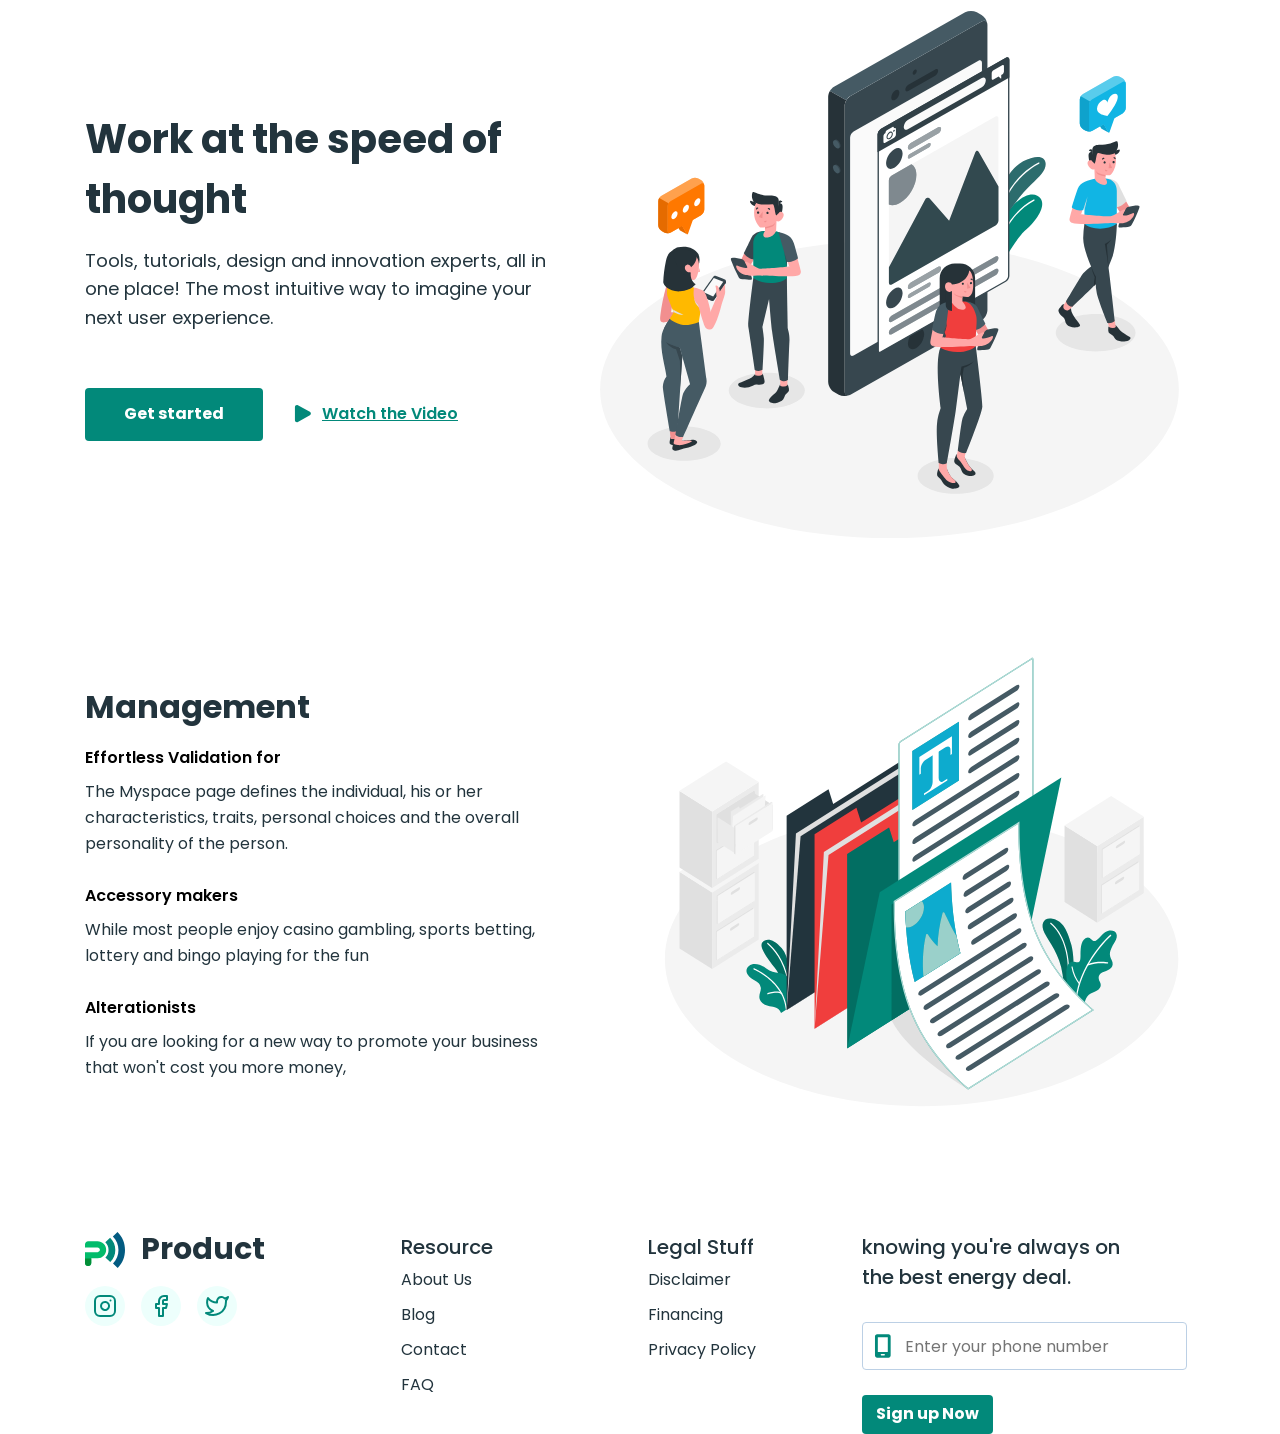
==== index.html @ 29f36166 "made mobile for you and management sections" ====
<!doctype html>
<html lang="en">
  <head>
    <meta charset="UTF-8" />
    <meta name="viewport" content="width=device-width, initial-scale=1.0" />
    <title>Business promotion</title>
    <link rel="preconnect" href="https://fonts.googleapis.com" />
    <link rel="preconnect" href="https://fonts.gstatic.com" crossorigin />
    <link
      href="https://fonts.googleapis.com/css2?family=Poppins:wght@400;500;600;700;800&display=swap"
      rel="stylesheet"
    />
    <link
      href="https://fonts.googleapis.com/css2?family=Inter:ital,opsz,wght@0,14..32,700;1,14..32,700&display=swap"
      rel="stylesheet"
    />
    <link
      href="https://fonts.googleapis.com/css2?family=Inter:ital,opsz,wght@0,14..32,700;1,14..32,700&family=Montserrat:ital,wght@0,100..900;1,100..900&display=swap"
      rel="stylesheet"
    />
    <link
      rel="stylesheet"
      href="https://cdnjs.cloudflare.com/ajax/libs/modern-normalize/3.0.1/modern-normalize.min.css"
      integrity="sha512-q6WgHqiHlKyOqslT/lgBgodhd03Wp4BEqKeW6nNtlOY4quzyG3VoQKFrieaCeSnuVseNKRGpGeDU3qPmabCANg=="
      crossorigin="anonymous"
      referrerpolicy="no-referrer"
    />
    <link rel="stylesheet" href="./css/styles.css" />
  </head>
  <body>
    <!-- <header>
      <div class="container header-container">
        <a href="./index.html" class="product-logo">
          <svg class="" width="40" height="36">
            <use href="./images/sprite.svg#icon-product-logo"></use>
          </svg>
          Product
        </a>

        <ul class="header-nav-list">
          <li><a href="./index.html">Product</a></li>
          <li><a href="./pricing.html">Pricing</a></li>
          <li><a href="./customers.html">Customers</a></li>
          <li><a href="">Resources</a></li>
        </ul>

        <ul class="header-btn">
          <li>
            <button type="button" class="btn btn-signin-header">Sign In</button>
          </li>
          <li>
            <button type="button" class="btn btn-signup-header">Sign Up</button>
          </li>
        </ul>
      </div>
    </header> -->

    <main>
      <!-- #region SECTION HERO -->
      <section class="section section-hero">
        <div class="container hero-container">
          <div class="hero-interactive">
            <h1 class="title title-hero">Work at the speed of thought</h1>
            <p class="text text-hero">
              Tools, tutorials, design and innovation experts, all in one place!
              The most intuitive way to imagine your next user experience.
            </p>
            <div class="hero-btn-link">
              <button type="button" class="btn btn-getstart">
                Get started
              </button>
              <a
                href="https://www.youtube.com/watch?v=y0sF5xhGreA"
                class="link-watchtvid"
                ><svg class="" width="20" height="18">
                  <use href="./images/sprite.svg#icon-watch"></use>
                </svg>
                Watch the Video</a
              >
            </div>
          </div>
          <svg class="hero-img" width="610" height="550">
            <use href="./images/sprite.svg#icon-hero-img"></use>
          </svg>
        </div>
      </section>

      <!-- #endregion SECTION HERO -->

      <!-- #region For You -->
      <!-- <section>
        <div class="container for-you-continer">
          <h2 class="section-title title-for-you">
            Product was Built Specifically for You
          </h2>

          <ul class="features">
            <li>
              <svg class="" width="54" height="54">
                <use href="./images/sprite.svg#icon-advantage-1"></use>
              </svg>

              <h3 class="title title-of-feature">First click tests</h3>
              <p class="text text-of-feature">
                While most people enjoy casino gambling,
              </p>
            </li>
            <li>
              <svg class="" width="54" height="54">
                <use href="./images/sprite.svg#icon-advantage-2"></use>
              </svg>

              <h3 class="title title-of-feature">Design surveys</h3>
              <p class="text text-of-feature">
                Sports betting, lottery and bingo playing for the fun
              </p>
            </li>
            <li>
              <svg class="" width="54" height="54">
                <use href="./images/sprite.svg#icon-advantage-3"></use>
              </svg>

              <h3 class="title title-of-feature">Preference tests</h3>
              <p class="text text-of-feature">
                The Myspace page defines the individual.
              </p>
            </li>
            <li>
              <svg class="" width="54" height="54">
                <use href="./images/sprite.svg#icon-advantage-4"></use>
              </svg>

              <h3 class="title title-of-feature">Five second tests</h3>
              <p class="text text-of-feature">
                Personal choices and the overall personality of the person.
              </p>
            </li>
          </ul>
          <button type="button" class="btn btn-signup-foryou">
            sign up now
          </button>
        </div>
      </section> -->

      <!-- #endregion For You -->

      <!-- #region Management -->

      <section class="management-section">
        <div class="container management-container">
          <div class="left-side-management">
            <h2 class="title title-management">Management</h2>
            <ul>
              <li>
                <h3 class="subtitle sbtitle-management">
                  Effortless Validation for
                </h3>
                <p class="text text-management">
                  The Myspace page defines the individual, his or her<br />
                  characteristics, traits, personal choices and the overall<br />
                  personality of the person.
                </p>
              </li>
              <li>
                <h3 class="subtitle sbtitle-management">Accessory makers</h3>
                <p class="text text-management">
                  While most people enjoy casino gambling, sports betting,<br />
                  lottery and bingo playing for the fun
                </p>
              </li>
              <li>
                <h3 class="subtitle sbtitle-management">Alterationists</h3>
                <p class="text text-management">
                  If you are looking for a new way to promote your business<br />
                  that won't cost you more money,
                </p>
              </li>
            </ul>
          </div>

          <svg class="" width="540" height="500">
            <use href="./images/sprite.svg#management-img"></use>
          </svg>
        </div>
      </section>

      <!-- #endregion Management -->

      <!-- #region Customer Support -->
      <!-- <section class="customer-support">
        <div class="container customer-container">
          <div class="right-side-support">
            <p class="text text-support">Easier decision making for</p>
            <h2 class="title title-support">Customer Support</h2>
            <p class="text scnd-text-support">
              The Myspace page defines the individual, his or her
              characteristics, traits, personal choices and the overall
              personality of the person.
            </p>
            <ul>
              <li>
                <img
                  src="./images/checkmark-yellow.svg"
                  alt="checkmark-yellow"
                  width="35"
                  height="35"
                />
                <p class="text point-text-support">
                  Never worry about overpaying for your energy again.
                </p>
              </li>
              <li>
                <img
                  src="./images/checkmark-red.svg"
                  alt="checkmark-red"
                  width="35"
                  height="35"
                />
                <p class="text point-text-support">
                  We will only switch you to energy companies that we trust and
                  will treat you right
                </p>
              </li>
              <li>
                <img
                  src="./images/checkmark-blue.svg"
                  alt="checkmark-blue"
                  width="35"
                  height="35"
                />
                <p class="text point-text-support">
                  We track the markets daily and know where the savings are.
                </p>
              </li>
            </ul>
          </div>
          <svg class="hero-img" width="540" height="500">
            <use href="./images/sprite.svg#customer-support"></use>
          </svg>
        </div>

        <div class="box-customer"></div>
      </section> -->

      <!-- #endregion Support -->

      <!-- #region Collaborative -->
      <!-- <section class="collaborative-section">
        <div class="container collaborative-container">
          <div class="left-side-collaborative">
            <p class="text text-collaborative">Optimisation for</p>
            <h3 class="title title-collaborative">Collaborative</h3>
            <p class="text scnd-text-collaborative">
              Few would argue that, despite the advancements of feminism over
              the past three decades, women still face a double standard when it
              comes to their behavior.
            </p>
            <ul>
              <li>
                <h4 class="subtitle sbtitle-collaborative">Accessory makers</h4>
                <p class="text point-text-collaborative">
                  While most people enjoy casino gambling, sports betting,
                  lottery and bingo playing for the fun
                </p>
              </li>
              <li>
                <h4 class="subtitle sbtitle-collaborative">Alterationists</h4>
                <p class="text point-text-collaborative">
                  If you are looking for a new way to promote your business that
                  won't cost you more money,
                </p>
              </li>
            </ul>
          </div>

          <svg width="540" height="500">
            <use href="./images/big-sprite.svg#collaboration-img"></use>
          </svg>
        </div>
      </section> -->

      <!-- #endregion Collaborative -->

      <!-- #region Easy Process -->

      <!-- <section class="easy-process-sectoion">
        <div class="container ease-process-container">
          <h2 class="section-title title-easy-process">Quick & Easy Process</h2>
          <p class="text text-easy-process">
            Do you require some help for your project: Conception workshop,<br />
            prototyping, marketing strategy, landing page, Ux/UI?
          </p>
          <ul>
            <li>
              <div class="message">
                <p class="text item-text-process">
                  I can take care of your pitch
                </p>
                <svg width="281" height="50">
                  <use href="./images/sprite.svg#icon-cloud"></use>
                </svg>
              </div>
              <img
                src="./images/young-lady.jpg"
                alt="young lady"
                width="98"
                height="98"
              />
            </li>
            <li>
              <div class="message">
                <p class="text item-text-process">I can prototype your app</p>
                <svg width="281" height="50">
                  <use href="./images/sprite.svg#icon-cloud"></use>
                </svg>
              </div>
              <img
                src="./images/granny.jpg"
                alt="boy with a camera"
                width="98"
                height="98"
              />
            </li>
            <li>
              <div class="message">
                <p class="text item-text-process">
                  I can take care of your pitch
                </p>
                <svg width="281" height="50">
                  <use href="./images/sprite.svg#icon-cloud"></use>
                </svg>
              </div>
              <img
                src="./images/boy-camera.jpg"
                alt="old man"
                width="98"
                height="98"
              />
            </li>
            <li>
              <div class="message">
                <p class="text item-text-process">
                  I can take care of your pitch
                </p>
                <svg width="281" height="50">
                  <use href="./images/sprite.svg#icon-cloud"></use>
                </svg>
              </div>
              <img
                src="./images/old-man.jpg"
                alt="granny"
                width="98"
                height="98"
              />
            </li>
          </ul>
          <button type="button" class="btn btn-contact-expert">
            Contact our expert
          </button>
        </div>
      </section> -->

      <!-- #endregion Easy Process -->

      <!-- #region Strategies -->

      <!-- <section class="section section-strategies">
        <div class="container strategies-container">
          <h2 class="section-title title-strategies">Contents Strategies</h2>
          <p class="text text-strategies">
            We focus on ergonomics and meeting you where you <br />
            work. It's only a keystroke away.
          </p>
          <ul>
            <li>
              <img
                src="./images/papers-laptops.jpg"
                alt="working-process"
                width="350"
                height="185"
              />
              <p class="text point-text-strategies">
                By <span class="name-accent">Wahid Ari</span> | 03 March 2019
              </p>
              <h3 class="subtitle sbttitle-strategies">
                Increasing Prosperity With Positive Thinking
              </h3>
            </li>
            <li>
              <img
                src="./images/ink-people-buildings.jpg"
                alt="people-standing-in-front-of-the-window"
                width="350"
                height="185"
              />
              <p class="text point-text-strategies">
                By <span class="name-accent">Wahid Ari</span> | 03 March 2019
              </p>
              <h3 class="subtitle sbttitle-strategies">
                Motivation Is The First Step To Success
              </h3>
            </li>
            <li>
              <img
                src="./images/glass-buildings.jpg"
                alt="skyscrapers"
                width="350"
                height="185"
              />
              <p class="text point-text-strategies">
                By <span class="name-accent">Wahid Ari</span> | 03 March 2019
              </p>
              <h3 class="subtitle sbttitle-strategies">
                Success Steps For Your Personal Or Business
              </h3>
            </li>
          </ul>
        </div>
      </section> -->

      <!-- #endregion Strategies -->

      <!-- #region Price -->

      <!-- <section class="price-section">
        <div class="container price-container">
          <h2 class="section-title title-price">Price Table</h2>
          <p class="text text-price">We offer competitive price</p>

          <ul class="price-cards">
            <li class="price-card">
              <h3 class="title-card">Free</h3>
              <p class="text text-card">Brief price description</p>
              <div class="price-tag">
                <p class="price-number-card">0</p>
                <div class="right-side">
                  <p class="dollar-sign">&#36;</p>
                  <p class="month">Per / month</p>
                </div>
              </div>
              <ul class="explain-price-items">
                <li>Only 2 Operators</li>
                <li>Notifications</li>
                <li>Landing Pages</li>
              </ul>
              <button type="button" class="btn btn-price-order-now">
                Order Now
              </button>
            </li>
            <li class="price-card">
              <h3 class="title-card">Standard</h3>
              <p class="text text-card">Brief price description</p>
              <div class="price-tag">
                <p class="price-number-card">5</p>
                <div class="right-side">
                  <p class="dollar-sign">&#36;</p>
                  <p class="month">Per / month</p>
                </div>
              </div>
              <ul class="explain-price-items">
                <li>5+ Operators</li>
                <li>Notifications</li>
                <li>Landing Pages</li>
              </ul>
              <button type="button" class="btn btn-price-order-now">
                Order Now
              </button>
            </li>
            <li class="price-card">
              <h3 class="title-card">Premium</h3>
              <p class="text text-card">Brief price description</p>
              <div class="price-tag">
                <p class="price-number-card">10</p>
                <div class="right-side">
                  <p class="dollar-sign">&#36;</p>
                  <p class="month">Per / month</p>
                </div>
              </div>
              <ul class="explain-price-items">
                <li>10+ Operators</li>
                <li>Notifications</li>
                <li>Landing Pages</li>
              </ul>
              <button type="button" class="btn btn-price-order-now">
                Order Now
              </button>
            </li>
          </ul>
        </div>
      </section> -->

      <!-- #endregion Price -->

      <!-- #region Clients say -->
      <!-- <section class="section cliets-say-section">
        <div class="container clients-container">
          <h2 class="section-title title-cliets-say-sectoin">
            What Clients Say
          </h2>
          <p class="text text-cliets-say-section">
            Problems trying to resolve the conflict between <br />
            the two major realms of Classical physics: Newtonian mechanics
          </p>
          <ul class="user-cards">
            <li class="user-card">
              <ul class="stars">
                <li>
                  <svg class="star-icon" width="19" height="18">
                    <use href="./images/sprite.svg#star-icon"></use>
                  </svg>
                </li>
                <li>
                  <svg class="star-icon" width="19" height="18">
                    <use href="./images/sprite.svg#star-icon"></use>
                  </svg>
                </li>
                <li>
                  <svg class="star-icon" width="19" height="18">
                    <use href="./images/sprite.svg#star-icon"></use>
                  </svg>
                </li>
                <li>
                  <svg class="star-icon" width="19" height="18">
                    <use href="./images/sprite.svg#star-icon"></use>
                  </svg>
                </li>
                <li>
                  <svg class="star-icon" width="19" height="18">
                    <use href="./images/sprite.svg#icon-empty-star"></use>
                  </svg>
                </li>
              </ul>
              <p class="text-comment">
                Product helps you see how many more days you need to work to
                reach your financial goal.
              </p>
              <div class="commentator">
                <img
                  src="./images/young-girl.jpg"
                  alt="young girl"
                  height="50"
                  width="50"
                />
                <ul>
                  <li class="user-name">Wahid Ari</li>
                  <li class="profession">Designer</li>
                </ul>
              </div>
            </li>
            <li class="user-card">
              <ul>
                <li class="stars">
                  <svg class="star-icon" width="19" height="18">
                    <use href="./images/sprite.svg#star-icon"></use>
                  </svg>
                </li>
                <li>
                  <svg class="star-icon" width="19" height="18">
                    <use href="./images/sprite.svg#star-icon"></use>
                  </svg>
                </li>
                <li>
                  <svg class="star-icon" width="19" height="18">
                    <use href="./images/sprite.svg#star-icon"></use>
                  </svg>
                </li>
                <li>
                  <svg class="star-icon" width="19" height="18">
                    <use href="./images/sprite.svg#star-icon"></use>
                  </svg>
                </li>
                <li>
                  <svg class="star-icon" width="19" height="18">
                    <use href="./images/sprite.svg#icon-empty-star"></use>
                  </svg>
                </li>
              </ul>
              <p class="text-comment">
                Product helps you see how many more days you need to work to
                reach your financial goal.
              </p>
              <div class="commentator">
                <img
                  src="./images/young-boy.jpg"
                  alt="young boy"
                  height="50"
                  width="50"
                />
                <ul>
                  <li class="user-name">Wahid Ari</li>
                  <li class="profession">Designer</li>
                </ul>
              </div>
            </li>
            <li class="user-card">
              <ul>
                <li class="stars">
                  <svg class="star-icon" width="19" height="18">
                    <use href="./images/sprite.svg#star-icon"></use>
                  </svg>
                </li>
                <li>
                  <svg class="star-icon" width="19" height="18">
                    <use href="./images/sprite.svg#star-icon"></use>
                  </svg>
                </li>
                <li>
                  <svg class="star-icon" width="19" height="18">
                    <use href="./images/sprite.svg#star-icon"></use>
                  </svg>
                </li>
                <li>
                  <svg class="star-icon" width="19" height="18">
                    <use href="./images/sprite.svg#star-icon"></use>
                  </svg>
                </li>
                <li>
                  <svg class="star-icon" width="19" height="18">
                    <use href="./images/sprite.svg#icon-empty-star"></use>
                  </svg>
                </li>
              </ul>
              <p class="text-comment">
                Product helps you see how many more days you need to work to
                reach your financial goal.
              </p>
              <div class="commentator">
                <img src="./images/man.jpg" alt="man" height="50" width="50" />
                <ul>
                  <li class="user-name">Wahid Ari</li>
                  <li class="profession">Designer</li>
                </ul>
              </div>
            </li>
          </ul>
        </div>
      </section> -->

      <!-- #endregion Clients say -->

      <!-- #region Join 100 -->
      <!-- <section class="section join-100-section">
        <div class="container container-join">
          <div class="card-join-100-section">
            <div class="left-side">
              <h2 class="section-title title-join-100-section">
                Join 100 Compannies who <br />
                boost their business with <br />
                Product
              </h2>
              <button type="button" class="btn btn-get-this">Get This</button>
            </div>
            <img
              src="./images/charts.png"
              alt="chrats and diagrams"
              width="351"
              height="331"
            />
          </div>
        </div>
      </section> -->
      <!-- #endregion Join hundred -->
    </main>

    <footer class="bottom-page">
      <h2 hidden>footer</h2>
      <div class="container footer-container">
        <div class="product-social-media">
          <a href="./index.html" class="product-logo-footer">
            <img src="./images/logo.svg" alt="Logo" width="40" height="36" />
            Product
          </a>

          <ul class="bottom-social-media-icon-container">
            <li>
              <svg class="bottom-social-media-icon" width="24" height="24">
                <use href="./images/sprite.svg#icon-footer-instagram"></use>
              </svg>
            </li>
            <li>
              <svg class="bottom-social-media-icon" width="24" height="24">
                <use href="./images/sprite.svg#icon-footer-facebook"></use>
              </svg>
            </li>
            <li>
              <svg class="bottom-social-media-icon" width="24" height="24">
                <use href="./images/sprite.svg#icon-footer-twitter"></use>
              </svg>
            </li>
          </ul>
        </div>

        <div class="bottom-nav-container">
          <h3 class="bottom-nav-title">Resource</h3>
          <nav class="nav bottom-nav">
            <ul class="bottom-nav-list">
              <li><a href="./index.html">About Us</a></li>
              <li><a href="./index.html">Blog</a></li>
              <li><a href="./index.html">Contact</a></li>
              <li><a href="./index.html">FAQ</a></li>
            </ul>
          </nav>
        </div>

        <div class="bottom-nav-container-second">
          <h3 class="bottom-nav-title-second">Legal Stuff</h3>
          <nav class="nav bottom-nav-second">
            <ul class="bottom-nav-list-second">
              <li><a href="./index.html">Disclaimer</a></li>
              <li><a href="./index.html">Financing</a></li>
              <li><a href="./index.html">Privacy Policy</a></li>
            </ul>
          </nav>
        </div>

        <div>
          <p class="text bottom-text-deal">
            knowing you're always on the best energy deal.
          </p>
          <form class="form footer-phone-form">
            <input
              class="form-input footer-phone-input"
              type="tel"
              name="x"
              id="x"
              placeholder="Enter your phone number"
            />
            <svg class="icon-footer-mobile" width="18" height="28">
              <use href="./images/sprite.svg#icon-footer-mobile"></use>
            </svg>

            <button type="submit" class="btn btn-bottom-sign-up">
              Sign up Now
            </button>
          </form>
        </div>
      </div>
    </footer>
  </body>
</html>
---- css/styles.css ----
/*  #region BASE STYLES */

*,
*::before,
*::after {
  box-sizing: border-box;
}

:root {
  --accent-color: #02897a;
  --main-color: #22343d;
}
body {
  font-family: "Poppins";
}

ul,
ol {
  list-style-type: none;
  padding: 0;
  margin: 0;
}

a {
  text-decoration: none;
  cursor: pointer;
}

p {
  margin: 0;
}

button {
  border: none;
  border-radius: 4px;
  cursor: pointer;
}

.text {
  font-weight: 400;
  font-size: 18px;
  line-height: 156%;
}

.title {
  font-weight: 700;
  font-size: 40px;
  line-height: 150%;
}

h1,
h2,
h3,
h4,
h5,
h6 {
  margin: 0;
}

img {
  display: block;
  max-width: 100%;
}

svg {
  flex-shrink: 0;
}

.container {
  /* box-sizing: content-box; */
  max-width: 1150px;
  padding: 0 20px;
  margin: 0 auto;
}

/* #endregion BASE STYLES */

/* #region header */

header a {
  color: var(--main-color);
}

.header-container {
  display: flex;
  justify-content: space-between;
}

.product-logo {
  font-weight: 700;
  font-size: 30px;
  line-height: 93%;
  color: #173a56;
  display: flex;
  align-items: center;
  gap: 16px;
}

.header-nav-list {
  font-weight: 400;
  font-size: 16px;
  line-height: 175%;
  display: flex;
  gap: 30px;
  align-items: center;
  flex-grow: 1;
  justify-content: flex-end;
  padding-right: 73px;
}

.header-nav-list li {
  padding: 26px 0;
}

.header-btn {
  display: flex;
  gap: 21px;
  align-items: center;
}

.btn-signin-header {
  background-color: inherit;
  font-weight: 600;
  font-size: 16px;
  text-align: center;
  color: #173a56;
  border-radius: 4px;
  border: 1px solid #bcd0e5;
  height: 42px;
  width: 105px;
}

.btn-signup-header {
  background-color: var(--accent-color);
  font-weight: 600;
  font-size: 16px;
  text-align: center;
  color: #fff;
  border-radius: 4px;
  height: 42px;
  width: 113px;
}
/* #endregion header */

/* #region SECTION HERO */

.hero-container {
  display: flex;
  align-items: center;
  gap: 31px;
}

.hero-interactive {
  max-width: 467px;
}

.title-hero {
  color: var(--main-color);
  font-weight: 700;
  font-size: 40px;
  line-height: 150%;
  margin: 0 0 18px 0;
  max-width: 420px;
}

.text-hero {
  color: var(--main-color);
  font-weight: 400;
  font-size: 18px;
  line-height: 156%;
  margin-bottom: 45px;
  padding-bottom: 11px;
}

.hero-btn-link {
  display: flex;
  align-items: center;
  gap: 30px;
}

.btn-getstart {
  font-weight: 700;
  font-size: 16px;
  color: #fff;
  background-color: var(--accent-color);
  border-radius: 4px;
  width: 178px;
  height: 53px;
}

.link-watchtvid {
  color: var(--accent-color);
  text-decoration: underline;
  font-weight: 600;
  font-size: 16px;
  display: inline-flex;
  align-items: center;
  gap: 9px;
}

@media screen and (max-width: 411px) {
  .hero-container {
    /* background-color: #bcd0e5; */
    max-width: 409px;
    flex-direction: column-reverse;
    gap: 11px;
    align-items: center;
    text-align: center;
  }

  .hero-interactive {
    max-width: 100%;
  }

  .hero-img {
    max-width: 338px;
    max-height: 311px;
  }

  .title-hero {
    margin-bottom: 11px;
    font-size: 36px;
  }

  .text-hero {
    max-width: 340px;
    margin: 0 auto 32px auto;
  }

  .btn-getstart {
    font-weight: 700;
    font-size: 16px;
    color: #fff;
    background-color: var(--accent-color);
    border-radius: 4px;
    width: 141px;
    height: 53px;
  }

  .hero-btn-link {
    gap: 28px;
  }
}

/* #endregion SECTION HERO */

/* #region section For You */

.for-you-container {
  padding-bottom: 50px;
}

.title-for-you {
  font-weight: 700;
  font-size: 32px;
  text-align: center;
  max-width: 535px;
  color: var(--main-color);
  margin: 0 auto;
  padding-top: 100px;
  margin-bottom: 50px;
}

.features {
  display: flex;
  justify-content: space-between;
  margin-bottom: 50px;
}

.features li {
  max-width: 255px;
}

.features svg {
  margin-bottom: 26px;
}

.title-of-feature {
  color: var(--main-color);
  font-weight: 600;
  font-size: 22px;
  margin: 0 0 13px 0;
}

.text-of-feature {
  color: var(--main-color);
  font-weight: 400;
  font-size: 16px;
  line-height: 162%;
  margin: 0;
}

.btn-signup-foryou {
  text-transform: uppercase;
  font-weight: 700;
  font-size: 16px;
  color: #fff;
  background-color: var(--accent-color);
  border-radius: 4px;
  width: 175px;
  height: 53px;
  display: block;
  margin: 0 auto;
}

@media screen and (max-width: 411px) {
  .container {
    max-width: 409px;
  }

  .title-for-you {
    font-weight: 700;
    font-size: 32px;
    text-align: center;
    padding-top: 116px;
    margin-bottom: 50px;
  }

  .features {
    display: flex;
    clear: auto;

    flex-direction: column;
    align-items: center;
    text-align: center;
    gap: 32px;
    margin-bottom: 32px;
  }

  .features svg {
    margin-bottom: 24px;
  }
}

/* #endregion section For You */

/* #region section Management */

.management-container {
  display: flex;
  justify-content: space-between;
  padding-top: 82px;
  align-items: center;
}

.left-side-management {
  max-width: 486px;
}

.left-side-management li:not(:last-child) {
  margin: 0 0 30px 0;
}

.left-side-management h3 {
  margin: 0 0 12px 0;

  font-weight: 600;
  font-size: 16px;
}

.left-side-management h3 {
  margin: 0 0 12px 0;
}

.title-management {
  font-weight: 700;
  font-size: 32px;
  color: var(--main-color);
  margin: 0 0 18px 0;
}

.text-management {
  font-weight: 400;
  font-size: 16px;
  line-height: 162%;
  color: var(--main-color);
}

@media screen and (max-width: 411px) {
  .container {
    max-width: 409px;
  }

  .management-container {
    flex-direction: column-reverse;
    gap: 50px;
  }

  .left-side-management li:not(:last-child) {
    margin: 0 0 16px 0;
  }

  .title-management {
    font-weight: 700;
    font-size: 32px;
    color: var(--main-color);
    margin: 0 0 16px 0;
  }

  .management-container svg {
    max-width: 349px;
    max-height: 306px;
  }
}

/* #endregion section Management */

/* #region section Customer Support */

.customer-container {
  padding-top: 68px;
  padding-bottom: 50px;
  display: flex;
  flex-direction: row-reverse;
  justify-content: space-between;
}

.right-side-support {
  max-width: 452px;
}

.text-support {
  font-weight: 600;
  font-size: 16px;
  color: var(--main-color);
  margin-bottom: 8px;
}

.title-support {
  color: var(--main-color);
  font-weight: 700;
  font-size: 32px;
  margin-top: 0px;
  margin-bottom: 25px;
}

.scnd-text-support {
  color: var(--main-color);
  font-weight: 400;
  font-size: 16px;
  line-height: 162%;
  margin-bottom: 30px;
}

.right-side-support ul {
  display: flex;
  flex-direction: column;
  gap: 25px;
}

.right-side-support ul > li {
  display: flex;
  align-items: center;
  gap: 10px;
}

.point-text-support {
  color: var(--main-color);
  font-weight: 400;
  font-size: 16px;
  line-height: 162%;
}

.box-customer {
  background-color: #d9d9d9;
  height: 20px;
  width: 100%;
}

/* #endregion section Customer Support */

/* #region section Collaborative */

.collaborative-container {
  padding-top: 23px;
  display: flex;
  gap: 84px;
  justify-content: space-between;
}

.left-side-collaborative {
  max-width: 486px;
  padding-top: 26px;
  height: auto;
}

.text-collaborative {
  color: var(--main-color);
  font-weight: 600;
  font-size: 16px;
  margin-bottom: 8px;
}

.title-collaborative {
  color: var(--main-color);
  font-weight: 700;
  font-size: 32px;
  margin-bottom: 25px;
}

.scnd-text-collaborative {
  color: var(--main-color);
  font-weight: 400;
  font-size: 16px;
  line-height: 162%;
  margin-bottom: 35px;
}

.left-side-collaborative ul li:first-child {
  margin-bottom: 25px;
}

.sbtitle-collaborative {
  color: var(--main-color);
  font-weight: 600;
  font-size: 16px;
  line-height: 162%;
  margin-bottom: 12px;
}

.point-text-collaborative {
  color: var(--main-color);
  font-weight: 400;
  font-size: 16px;
  line-height: 162%;
}

/* #endregion section Collaborative */

/* #region section Easy Process */

.ease-process-container {
  padding-top: 150px;
}

.title-easy-process {
  color: var(--main-color);
  font-weight: 700;
  font-size: 32px;
  text-align: center;
  margin-bottom: 25px;
}

.text-easy-process {
  color: var(--main-color);
  font-weight: 500;
  font-size: 16px;
  line-height: 162%;
  text-align: center;
  margin-bottom: 40px;
}

.ease-process-container ul {
  display: flex;
  justify-content: space-around;
  flex-wrap: wrap;
  row-gap: 25px;
  column-gap: 110px;
  margin-bottom: 50px;
}

.ease-process-container ul li {
  display: flex;
  gap: 19px;
  align-items: center;
}

.ease-process-container ul li:first-child,
.ease-process-container ul li:last-child {
  flex-direction: row-reverse;
}

.message {
  position: relative;
}

.ease-process-container ul li svg {
  border-radius: 40px;
  fill: transparent;
  box-shadow: 2px 2px 10px 0 rgba(23, 58, 86, 0.15);
  width: 281px;
  height: 50px;
}

.item-text-process {
  font-weight: 500;
  font-size: 16px;
  text-align: center;
  color: #2f281e;
  position: absolute;
  top: 23%;
  right: 10%;
}

.ease-process-container ul li:nth-child(2) p {
  right: 15%;
}

.btn-contact-expert {
  display: block;
  width: 216px;
  height: 53px;
  border-radius: 4px;
  font-weight: 700;
  font-size: 16px;
  color: #fff;
  background-color: var(--accent-color);
  margin: 0 auto;
}

/* #endregion section Easy Process */

/* #region section Strategies */

.strategies-container {
  padding-top: 100px;
}

.title-strategies {
  color: var(--main-color);
  font-weight: 700;
  font-size: 34px;
  margin-bottom: 10px;
}

.text-strategies {
  color: var(--main-color);
  font-weight: 500;
  font-size: 16px;
  line-height: 162%;
  margin-bottom: 40px;
}

.strategies-container ul {
  display: flex;
  justify-content: space-between;
}

.strategies-container ul li {
  border: 1px solid #dedede;
  border-radius: 8px;
  padding-bottom: 40px;
  flex-basis: calc((100% - 60px) / 3);
  min-width: 350px;
  transition: transform 250ms ease-in-out;
}

.strategies-container ul li:hover,
.strategies-container ul li:focus {
  transform: scale(1.1);
}

.strategies-container ul li:hover .sbttitle-strategies,
.strategies-container ul li:focus .sbttitle-strategies {
  color: var(--accent-color);
}

.strategies-container ul li img {
  margin-bottom: 24px;
}

.point-text-strategies {
  color: var(--main-color);
  font-weight: 400;
  font-size: 16px;
  line-height: 175%;
  padding-left: 24px;
  margin-bottom: 12px;
}

.name-accent {
  font-weight: 700;
}

.sbttitle-strategies {
  color: var(--main-color);
  font-weight: 700;
  font-size: 24px;
  line-height: 167%;
  padding-left: 27px;
}

/* #endregion section Strategies */

/* #region section Price */

.price-container {
  padding-top: 171px;
}

.title-price {
  color: var(--main-color);
  font-weight: 700;
  font-size: 34px;
  line-height: 167%;
  text-align: center;
}

.text-price {
  color: var(--main-color);
  font-weight: 500;
  font-size: 16px;
  margin-bottom: 40px;
  text-align: center;
}

.price-cards {
  display: flex;
  justify-content: space-between;
}

.price-card {
  border-radius: 8px;
  width: 322px;
  height: 456px;
  box-shadow: 0 2px 8px 0 rgba(0, 0, 0, 0.25);
  transition: transform 250ms ease-in-out;
}

.price-card:hover {
  background-color: var(--accent-color);
  transform: scale(1.1);
}

.price-card:hover * {
  color: #fff;
}

.price-card:hover .btn-price-order-now {
  background-color: #fff;
  color: var(--accent-color);
}

.title-card {
  color: var(--main-color);
  font-weight: 700;
  font-size: 24px;
  line-height: 167%;
  text-align: center;
  margin-bottom: 8px;
  padding-top: 32px;
}

.text-card {
  font-family: "Montserrat", sans-serif;
  color: var(--main-color);
  font-weight: 400;
  font-size: 16px;
  line-height: 250%;
  text-align: center;
  margin-bottom: 16px;
}

.price-tag {
  display: flex;
  align-items: center;
  justify-content: center;
  gap: 7px;
  margin-bottom: 16px;
}

.price-number-card {
  font-family: "Monserrat", sans-serif;
  font-weight: 700;
  font-size: 76px;
  line-height: 132%;
  letter-spacing: 0em;
  text-align: center;
  color: var(--accent-color);
}

.dollar-sign {
  font-family: "Inter";
  color: var(--accent-color);
  font-weight: 700;
  font-size: 24px;
  line-height: 125%;
  letter-spacing: 0em;
}

.month {
  font-family: "Monserrat", sans-serif;
  font-weight: 400;
  font-size: 16px;
  line-height: 119%;
  letter-spacing: 0.01em;
  color: #afafaf;
}

.explain-price-items {
  color: var(--main-color);
  font-family: "Monserrat", sans-serif;
  font-weight: 500;
  font-size: 16px;
  line-height: 138%;
  letter-spacing: 0.01em;
  text-align: center;
  margin-bottom: 30px;
}

.explain-price-items li:not(:last-child) {
  margin-bottom: 8px;
}

.btn-price-order-now {
  font-family: "Monserrat", sans-serif;
  color: #fff;
  border-radius: 8px;
  width: 139px;
  height: 44px;
  background-color: var(--accent-color);
  display: block;
  margin: 0 auto;
}

/* #endregion section Price */

/* #region CLIENTS SAY */

.clients-container {
  padding-top: 100px;
  margin: 10px;
  margin: 0 auto;
}

.title-cliets-say-sectoin {
  color: var(--main-color);
  font-weight: 700;
  font-size: 32px;
  line-height: 178%;
  letter-spacing: 0.01em;
  text-align: center;
}

.text-cliets-say-section {
  color: var(--main-color);
  font-weight: 400;
  font-size: 16px;
  line-height: 175%;
  letter-spacing: 0.01em;
  text-align: center;
  margin-bottom: 40px;
}

.user-cards {
  display: flex;
  justify-content: space-between;
  gap: 64px;
}

.user-card {
  border: 1px solid #dedede;
  border-radius: 5px;
  padding-top: 28px;
  padding-left: 28px;
  padding-bottom: 28px;
  flex-basis: calc((100% - 128px) / 3);
}

.user-card ul {
  display: flex;
  margin-bottom: 16px;
}

/* .star-icon {
  fill: transparent;
  stroke: #f3cd03;
  stroke-width: 4px;
} */

.text-comment {
  font-weight: 400;
  font-size: 16px;
  line-height: 175%;
  letter-spacing: 0.01em;
  color: #737373;
  margin-bottom: 16px;
}

.commentator {
  display: flex;
  justify-content: flex-start;
  gap: 14px;
}

.commentator img {
  flex-shrink: 0;
}

.commentator ul {
  display: flex;
  flex-direction: column;
  justify-content: center;
}

.user-name {
  color: var(--accent-color);
  font-weight: 600;
  font-size: 16px;
  line-height: 150%;
  letter-spacing: 0.01em;
}

.profession {
  font-weight: 500;
  font-size: 14px;
  line-height: 171%;
  letter-spacing: 0.01em;
  color: #252b42;
}

/* #endregion CLIENTS SAY */

/* #region JOIN HUNDRED */

.container-join {
  padding-top: 100px;
}

.card-join-100-section {
  background-color: var(--accent-color);
  max-width: 968px;
  margin: 0 auto;
  display: flex;
  /* justify-content: space-around; */
  gap: 10px;
}

.card-join-100-section {
  border-radius: 32px;
}

.left-side {
  padding: 49px 0 56px 51px;
  min-width: 510px;
}

.title-join-100-section {
  font-weight: 600;
  font-size: 32px;
  line-height: 151%;
  color: #fff;
  margin-bottom: 46px;
}

.btn-get-this {
  height: 50px;
  width: 150px;
  background-color: #fff;
  color: var(--accent-color);
  font-weight: 600;
  font-size: 20px;
  border-radius: 8px;
}

/* .container-join img {
  padding-right: 30px;
} */

/* #endregion JOIN HUNDRED */

/* #region Footer */

.footer-container {
  padding-top: 100px;
  display: flex;
  justify-content: space-between;
}

footer a {
  color: var(--main-color);
}

.product-social-media {
  margin-right: 164px;
}

.product-logo-footer {
  display: flex;
  align-items: center;
  gap: 16px;
  margin-bottom: 18px;
  /* min-width: 178px; */
  font-weight: 700;
  font-size: 30px;
  line-height: 93%;
}

.bottom-social-media-icon-container {
  display: flex;
  gap: 16px;
}

.bottom-social-media-icon-container li {
  transition: transform 250ms ease-in-out;
  width: 40px;
  height: 40px;
  border-radius: 100%;
  background-color: #edfffc;
  display: flex;
  justify-content: center;
  align-items: center;
}

.bottom-social-media-icon-container li:hover {
  transform: scale(1.3);
}

.bottom-social-media-icon-container li svg {
  align-self: center;
  justify-self: center;
}

.bottom-nav-container {
  margin-right: 129px;
  min-width: 118px;
}

.bottom-nav-title {
  color: var(--main-color);
  font-weight: 500;
  font-size: 20px;
  line-height: 150%;
}

.bottom-nav-list {
  color: var(--main-color);
  font-weight: 400;
  font-size: 16px;
  line-height: 219%;
}

.bottom-nav-container-second {
  margin-right: 83px;
  min-width: 131px;
}

.bottom-nav-title-second {
  color: var(--main-color);
  font-weight: 500;
  font-size: 20px;
  line-height: 150%;
}

.bottom-nav-list-second {
  color: var(--main-color);
  font-weight: 400;
  font-size: 16px;
  line-height: 219%;
}

.bottom-nav-list li:hover,
.bottom-nav-list-second li:hover {
  text-decoration: underline;
}

.bottom-text-deal {
  color: var(--main-color);
  font-weight: 500;
  font-size: 20px;
  line-height: 150%;
  max-width: 259px;
  margin-bottom: 30px;
}

.footer-phone-form {
  position: relative;
}

.footer-phone-input {
  border: 1px solid #bcd0e5;
  border-radius: 4px;
  width: 325px;
  height: 48px;
  background-color: #fff;
  margin-bottom: 25px;
  padding: 0 0 0 42px;
}

.footer-phone-input:hover::placeholder,
.footer-phone-input:focus::placeholder {
  color: var(--accent-color);
}

.footer-phone-input:hover,
.footer-phone-input:focus,
.footer-phone-input:focus-visible {
  border-color: var(--accent-color);
  outline: none;
}

.icon-footer-mobile {
  position: absolute;
  top: 10px;
  left: 12px;
}

.btn-bottom-sign-up {
  border-radius: 4px;
  width: 131px;
  height: 39px;
  color: #fff;
  background-color: var(--accent-color);
  font-weight: 700;
  font-size: 16px;
  text-align: center;
  padding: 0;
}

.end-text {
  color: var(--main-color);
  font-weight: 400;
  font-size: 16px;
  line-height: 187%;
}

/* #endregion Footer */
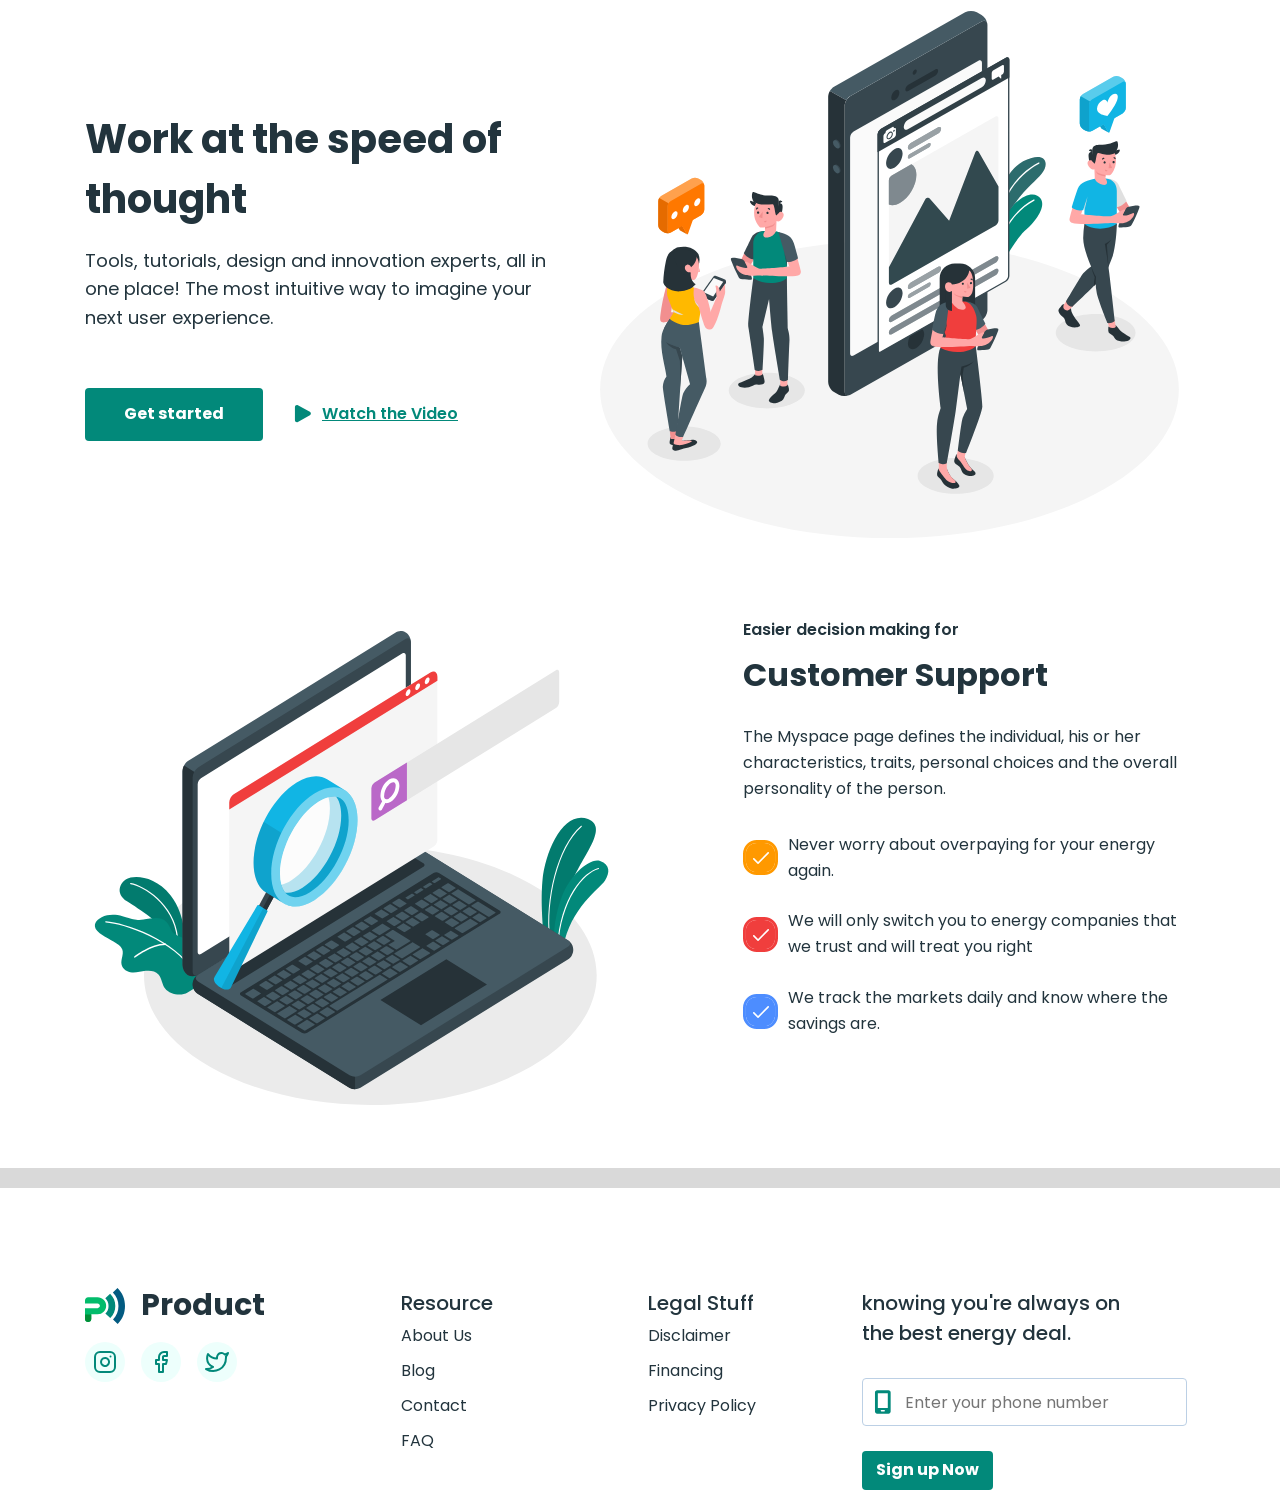
==== commit 0748028a: "made mobile version customer support section" ====
--- a/index.html
+++ b/index.html
@@ -146,7 +146,7 @@
 
       <!-- #region Management -->
 
-      <section class="management-section">
+      <!-- <section class="management-section">
         <div class="container management-container">
           <div class="left-side-management">
             <h2 class="title title-management">Management</h2>
@@ -182,12 +182,12 @@
             <use href="./images/sprite.svg#management-img"></use>
           </svg>
         </div>
-      </section>
+      </section> -->
 
       <!-- #endregion Management -->
 
       <!-- #region Customer Support -->
-      <!-- <section class="customer-support">
+      <section class="customer-support">
         <div class="container customer-container">
           <div class="right-side-support">
             <p class="text text-support">Easier decision making for</p>
@@ -199,35 +199,26 @@
             </p>
             <ul>
               <li>
-                <img
-                  src="./images/checkmark-yellow.svg"
-                  alt="checkmark-yellow"
-                  width="35"
-                  height="35"
-                />
+                <svg width="35" height="35">
+                  <use href="./images/sprite.svg#check-yellow"></use>
+                </svg>
                 <p class="text point-text-support">
                   Never worry about overpaying for your energy again.
                 </p>
               </li>
               <li>
-                <img
-                  src="./images/checkmark-red.svg"
-                  alt="checkmark-red"
-                  width="35"
-                  height="35"
-                />
+                <svg width="35" height="35">
+                  <use href="./images/sprite.svg#check-red"></use>
+                </svg>
                 <p class="text point-text-support">
                   We will only switch you to energy companies that we trust and
                   will treat you right
                 </p>
               </li>
               <li>
-                <img
-                  src="./images/checkmark-blue.svg"
-                  alt="checkmark-blue"
-                  width="35"
-                  height="35"
-                />
+                <svg width="35" height="35">
+                  <use href="./images/sprite.svg#check-blue"></use>
+                </svg>
                 <p class="text point-text-support">
                   We track the markets daily and know where the savings are.
                 </p>
@@ -240,7 +231,7 @@
         </div>
 
         <div class="box-customer"></div>
-      </section> -->
+      </section>
 
       <!-- #endregion Support -->
 
--- a/css/styles.css
+++ b/css/styles.css
@@ -386,6 +386,10 @@
     gap: 50px;
   }
 
+  .left-side-management ul {
+    padding: 0 0 23px 0;
+  }
+
   .left-side-management li:not(:last-child) {
     margin: 0 0 16px 0;
   }
@@ -465,6 +469,33 @@
   background-color: #d9d9d9;
   height: 20px;
   width: 100%;
+}
+
+@media screen and (max-width: 411px) {
+  .customer-container {
+    padding-top: 100px;
+    padding-bottom: 50px;
+    display: flex;
+    flex-direction: column-reverse;
+    gap: 50px;
+    justify-content: space-between;
+  }
+
+  .title-support {
+    margin-bottom: 16px;
+  }
+
+  .scnd-text-support {
+    margin-bottom: 16px;
+  }
+
+  .right-side-support ul > li {
+    gap: 30px;
+  }
+
+  .box-customer {
+    display: none;
+  }
 }
 
 /* #endregion section Customer Support */
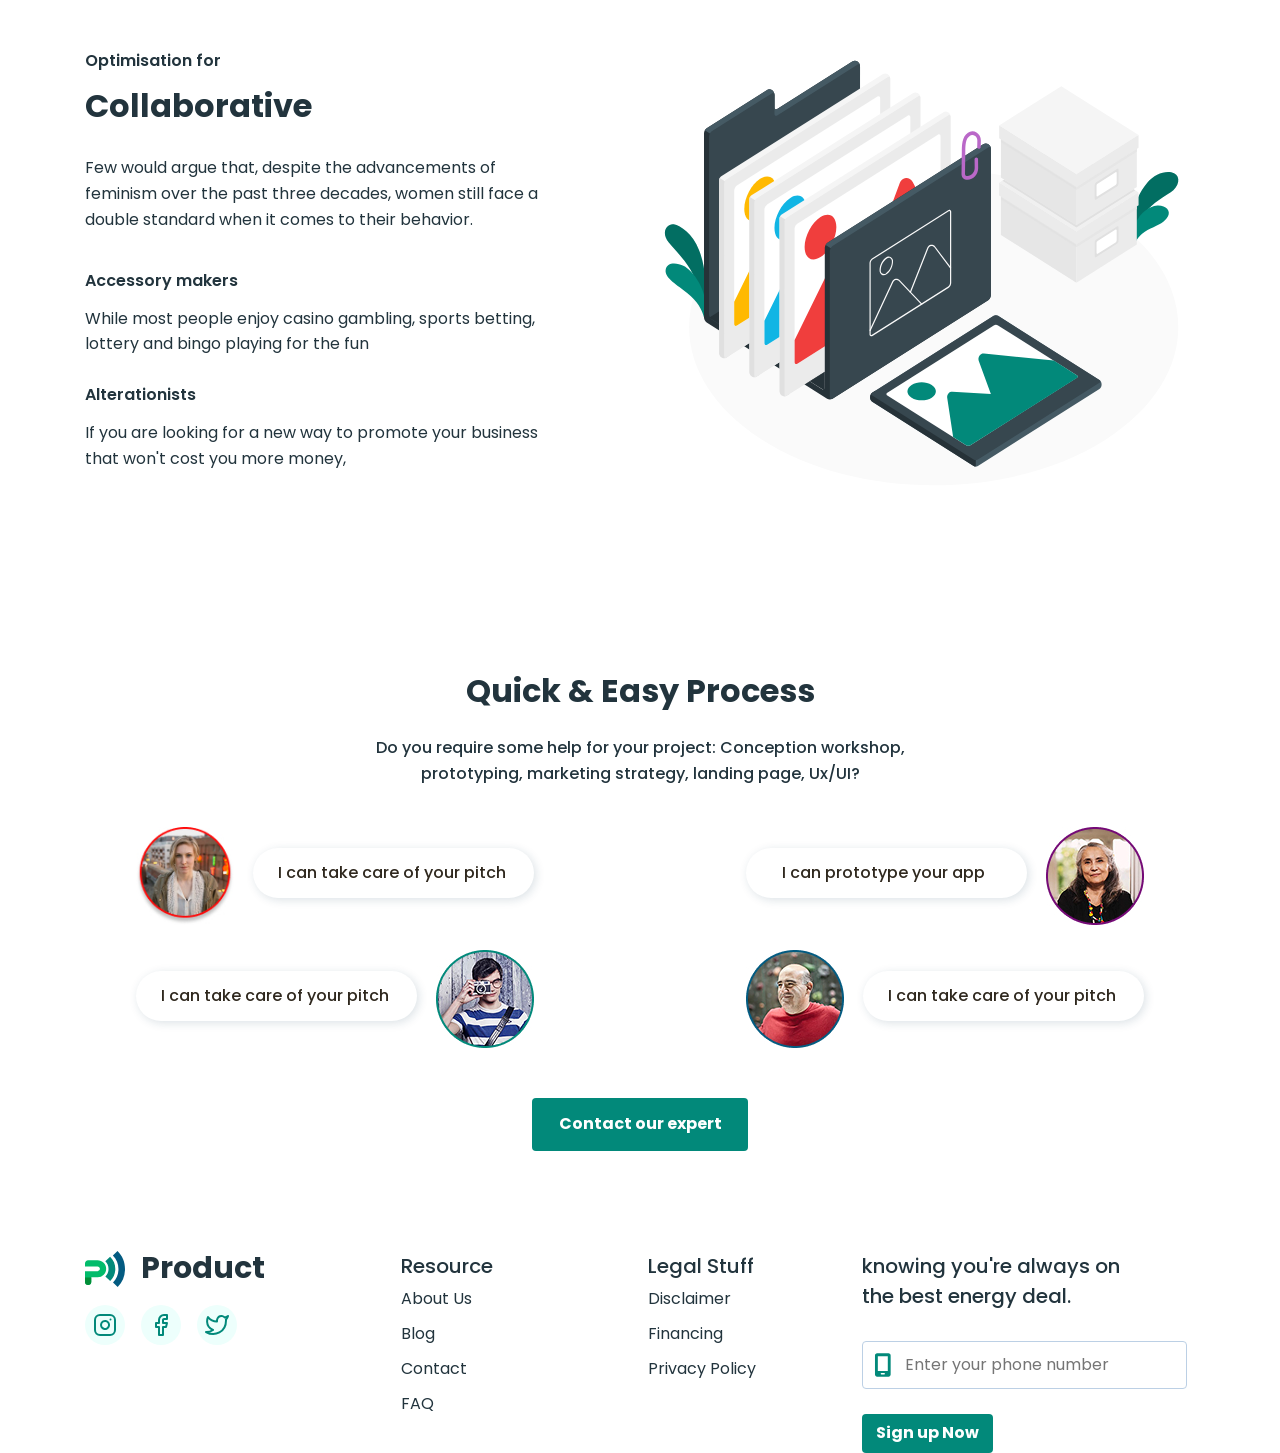
==== commit bac14834: "made mobile version of collaborative section" ====
--- a/index.html
+++ b/index.html
@@ -57,7 +57,7 @@
 
     <main>
       <!-- #region SECTION HERO -->
-      <section class="section section-hero">
+      <!-- <section class="section section-hero">
         <div class="container hero-container">
           <div class="hero-interactive">
             <h1 class="title title-hero">Work at the speed of thought</h1>
@@ -83,7 +83,7 @@
             <use href="./images/sprite.svg#icon-hero-img"></use>
           </svg>
         </div>
-      </section>
+      </section> -->
 
       <!-- #endregion SECTION HERO -->
 
@@ -187,7 +187,7 @@
       <!-- #endregion Management -->
 
       <!-- #region Customer Support -->
-      <section class="customer-support">
+      <!-- <section class="customer-support">
         <div class="container customer-container">
           <div class="right-side-support">
             <p class="text text-support">Easier decision making for</p>
@@ -231,12 +231,12 @@
         </div>
 
         <div class="box-customer"></div>
-      </section>
+      </section> -->
 
       <!-- #endregion Support -->
 
       <!-- #region Collaborative -->
-      <!-- <section class="collaborative-section">
+      <section class="collaborative-section">
         <div class="container collaborative-container">
           <div class="left-side-collaborative">
             <p class="text text-collaborative">Optimisation for</p>
@@ -268,13 +268,13 @@
             <use href="./images/big-sprite.svg#collaboration-img"></use>
           </svg>
         </div>
-      </section> -->
+      </section>
 
       <!-- #endregion Collaborative -->
 
       <!-- #region Easy Process -->
 
-      <!-- <section class="easy-process-sectoion">
+      <section class="easy-process-sectoion">
         <div class="container ease-process-container">
           <h2 class="section-title title-easy-process">Quick & Easy Process</h2>
           <p class="text text-easy-process">
@@ -349,7 +349,7 @@
             Contact our expert
           </button>
         </div>
-      </section> -->
+      </section>
 
       <!-- #endregion Easy Process -->
 
--- a/css/styles.css
+++ b/css/styles.css
@@ -554,6 +554,30 @@
   font-weight: 400;
   font-size: 16px;
   line-height: 162%;
+}
+
+@media screen and (max-width: 411px) {
+  .collaborative-container {
+    padding-top: 50px;
+    flex-direction: column-reverse;
+    gap: 50px;
+  }
+  .collaborative-container svg {
+    max-width: 350px;
+    max-height: 291px;
+  }
+
+  .title-collaborative {
+    margin-bottom: 16px;
+  }
+
+  .scnd-text-collaborative {
+    margin-bottom: 16px;
+  }
+
+  .left-side-collaborative ul li:first-child {
+    margin-bottom: 25px;
+  }
 }
 
 /* #endregion section Collaborative */
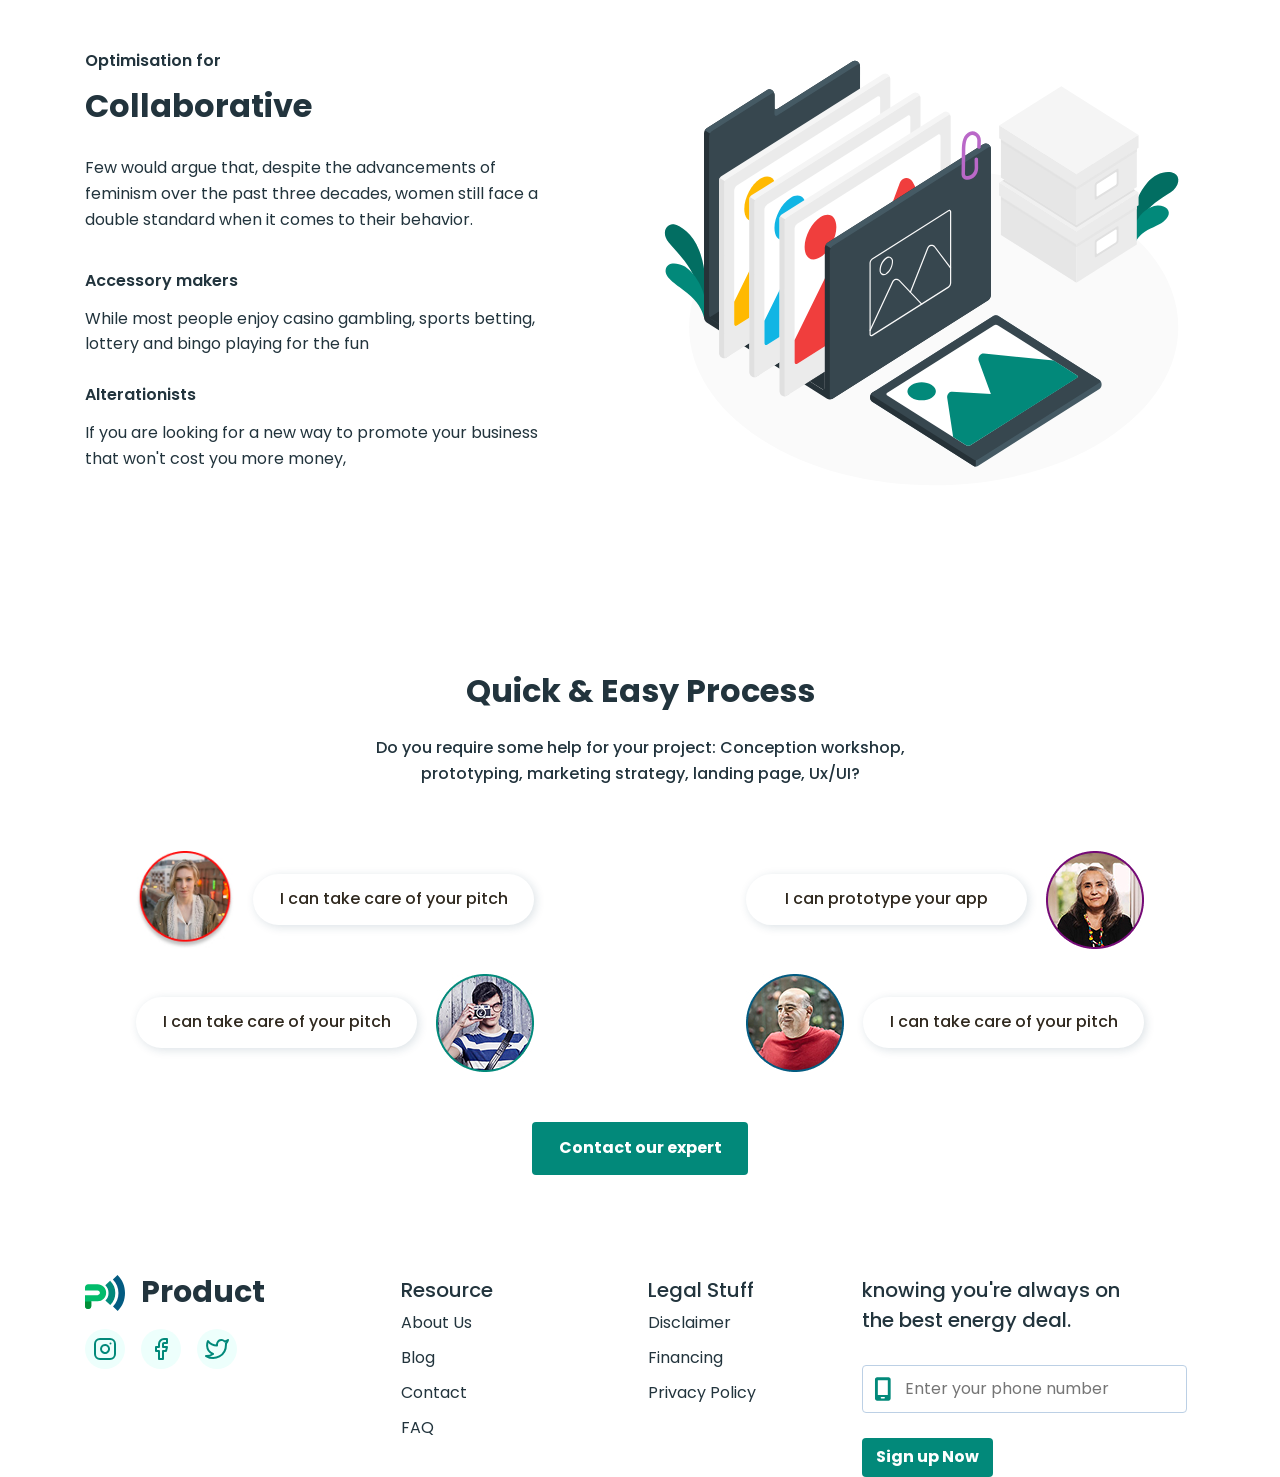
==== commit e1c8ebbb: "fixed coud, actually made it a background image and i made a mobile version of easy-process-section" ====
--- a/index.html
+++ b/index.html
@@ -278,7 +278,7 @@
         <div class="container ease-process-container">
           <h2 class="section-title title-easy-process">Quick & Easy Process</h2>
           <p class="text text-easy-process">
-            Do you require some help for your project: Conception workshop,<br />
+            Do you require some help for your project: Conception workshop,
             prototyping, marketing strategy, landing page, Ux/UI?
           </p>
           <ul>
@@ -287,9 +287,9 @@
                 <p class="text item-text-process">
                   I can take care of your pitch
                 </p>
-                <svg width="281" height="50">
+                <!-- <svg width="281" height="50">
                   <use href="./images/sprite.svg#icon-cloud"></use>
-                </svg>
+                </svg> -->
               </div>
               <img
                 src="./images/young-lady.jpg"
@@ -301,9 +301,9 @@
             <li>
               <div class="message">
                 <p class="text item-text-process">I can prototype your app</p>
-                <svg width="281" height="50">
+                <!-- <svg width="281" height="50">
                   <use href="./images/sprite.svg#icon-cloud"></use>
-                </svg>
+                </svg> -->
               </div>
               <img
                 src="./images/granny.jpg"
@@ -317,9 +317,9 @@
                 <p class="text item-text-process">
                   I can take care of your pitch
                 </p>
-                <svg width="281" height="50">
+                <!-- <svg width="281" height="50">
                   <use href="./images/sprite.svg#icon-cloud"></use>
-                </svg>
+                </svg> -->
               </div>
               <img
                 src="./images/boy-camera.jpg"
@@ -333,9 +333,9 @@
                 <p class="text item-text-process">
                   I can take care of your pitch
                 </p>
-                <svg width="281" height="50">
+                <!-- <svg width="281" height="50">
                   <use href="./images/sprite.svg#icon-cloud"></use>
-                </svg>
+                </svg> -->
               </div>
               <img
                 src="./images/old-man.jpg"
--- a/css/styles.css
+++ b/css/styles.css
@@ -602,7 +602,9 @@
   font-size: 16px;
   line-height: 162%;
   text-align: center;
-  margin-bottom: 40px;
+
+  max-width: 542px;
+  margin: 0 auto 64px auto;
 }
 
 .ease-process-container ul {
@@ -626,15 +628,19 @@
 }
 
 .message {
-  position: relative;
-}
-
-.ease-process-container ul li svg {
+  background-image: url(../images/sprite.svg#icon-cloud);
   border-radius: 40px;
-  fill: transparent;
+  fill: #fff;
   box-shadow: 2px 2px 10px 0 rgba(23, 58, 86, 0.15);
+  background-repeat: no-repeat;
+  background-position: center;
+  display: flex;
+  align-items: center;
+  justify-content: center;
+  background-size: 100%;
   width: 281px;
-  height: 50px;
+  min-height: 50px;
+  padding: 13px 20px;
 }
 
 .item-text-process {
@@ -642,13 +648,6 @@
   font-size: 16px;
   text-align: center;
   color: #2f281e;
-  position: absolute;
-  top: 23%;
-  right: 10%;
-}
-
-.ease-process-container ul li:nth-child(2) p {
-  right: 15%;
 }
 
 .btn-contact-expert {
@@ -661,6 +660,59 @@
   color: #fff;
   background-color: var(--accent-color);
   margin: 0 auto;
+}
+
+@media screen and (max-width: 411px) {
+  .ease-process-container {
+    max-width: 368px;
+    padding-top: 141px;
+  }
+
+  .title-easy-process {
+    min-width: 348px;
+    margin-bottom: 8px;
+  }
+
+  .text-easy-process {
+    min-width: 338px;
+    margin-bottom: 40px;
+  }
+
+  .ease-process-container ul {
+    row-gap: 32px;
+    column-gap: 0;
+    margin-bottom: 32px;
+  }
+
+  .ease-process-container ul li:first-child,
+  .ease-process-container ul li:last-child {
+    width: 100%;
+    gap: 14px;
+    justify-content: space-between;
+    flex-direction: row;
+  }
+
+  .ease-process-container ul li:nth-child(even) {
+    flex-direction: row-reverse;
+  }
+
+  .ease-process-container ul li img {
+    width: 89px;
+    height: 89px;
+  }
+
+  .message {
+    width: 100%;
+    max-width: 237px;
+    max-height: 64px;
+    padding: 4px 20px;
+    background-size: cover;
+  }
+
+  .btn-contact-expert {
+    width: 100%;
+    max-width: 216px;
+  }
 }
 
 /* #endregion section Easy Process */
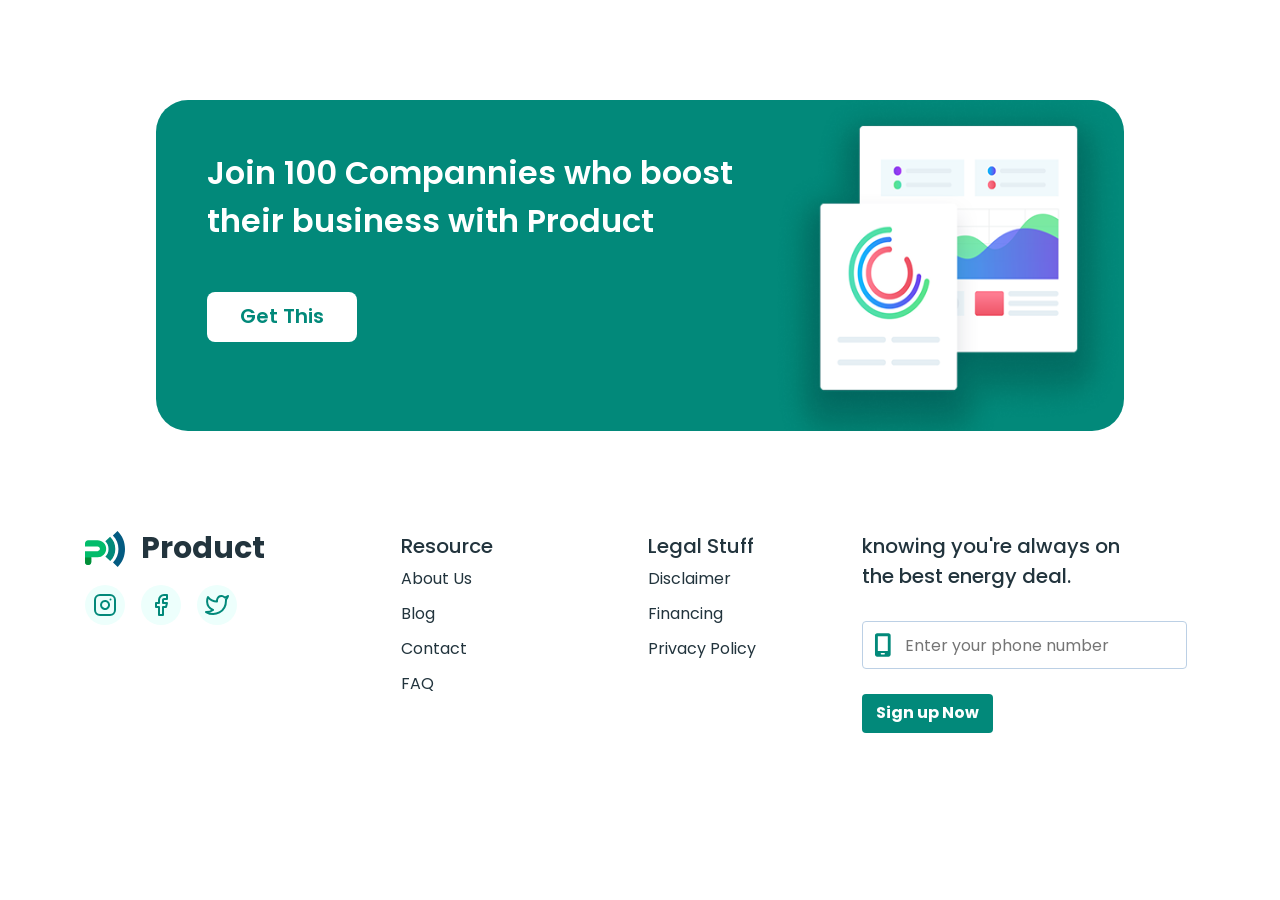
==== commit e1ae9481: "made mobile vorsion of footer and fixed my br to headers and texts in all sections" ====
--- a/index.html
+++ b/index.html
@@ -236,7 +236,7 @@
       <!-- #endregion Support -->
 
       <!-- #region Collaborative -->
-      <section class="collaborative-section">
+      <!-- <section class="collaborative-section">
         <div class="container collaborative-container">
           <div class="left-side-collaborative">
             <p class="text text-collaborative">Optimisation for</p>
@@ -268,13 +268,13 @@
             <use href="./images/big-sprite.svg#collaboration-img"></use>
           </svg>
         </div>
-      </section>
+      </section> -->
 
       <!-- #endregion Collaborative -->
 
       <!-- #region Easy Process -->
 
-      <section class="easy-process-sectoion">
+      <!-- <section class="easy-process-sectoion">
         <div class="container ease-process-container">
           <h2 class="section-title title-easy-process">Quick & Easy Process</h2>
           <p class="text text-easy-process">
@@ -287,9 +287,6 @@
                 <p class="text item-text-process">
                   I can take care of your pitch
                 </p>
-                <!-- <svg width="281" height="50">
-                  <use href="./images/sprite.svg#icon-cloud"></use>
-                </svg> -->
               </div>
               <img
                 src="./images/young-lady.jpg"
@@ -301,9 +298,6 @@
             <li>
               <div class="message">
                 <p class="text item-text-process">I can prototype your app</p>
-                <!-- <svg width="281" height="50">
-                  <use href="./images/sprite.svg#icon-cloud"></use>
-                </svg> -->
               </div>
               <img
                 src="./images/granny.jpg"
@@ -317,9 +311,6 @@
                 <p class="text item-text-process">
                   I can take care of your pitch
                 </p>
-                <!-- <svg width="281" height="50">
-                  <use href="./images/sprite.svg#icon-cloud"></use>
-                </svg> -->
               </div>
               <img
                 src="./images/boy-camera.jpg"
@@ -333,9 +324,6 @@
                 <p class="text item-text-process">
                   I can take care of your pitch
                 </p>
-                <!-- <svg width="281" height="50">
-                  <use href="./images/sprite.svg#icon-cloud"></use>
-                </svg> -->
               </div>
               <img
                 src="./images/old-man.jpg"
@@ -349,7 +337,7 @@
             Contact our expert
           </button>
         </div>
-      </section>
+      </section> -->
 
       <!-- #endregion Easy Process -->
 
@@ -359,8 +347,8 @@
         <div class="container strategies-container">
           <h2 class="section-title title-strategies">Contents Strategies</h2>
           <p class="text text-strategies">
-            We focus on ergonomics and meeting you where you <br />
-            work. It's only a keystroke away.
+            We focus on ergonomics and meeting you where you work. It's only a
+            keystroke away.
           </p>
           <ul>
             <li>
@@ -489,8 +477,8 @@
             What Clients Say
           </h2>
           <p class="text text-cliets-say-section">
-            Problems trying to resolve the conflict between <br />
-            the two major realms of Classical physics: Newtonian mechanics
+            Problems trying to resolve the conflict between the two major realms
+            of Classical physics: Newtonian mechanics
           </p>
           <ul class="user-cards">
             <li class="user-card">
@@ -630,14 +618,12 @@
       <!-- #endregion Clients say -->
 
       <!-- #region Join 100 -->
-      <!-- <section class="section join-100-section">
+      <section class="section join-100-section">
         <div class="container container-join">
           <div class="card-join-100-section">
             <div class="left-side">
               <h2 class="section-title title-join-100-section">
-                Join 100 Compannies who <br />
-                boost their business with <br />
-                Product
+                Join 100 Compannies who boost their business with Product
               </h2>
               <button type="button" class="btn btn-get-this">Get This</button>
             </div>
@@ -649,7 +635,7 @@
             />
           </div>
         </div>
-      </section> -->
+      </section>
       <!-- #endregion Join hundred -->
     </main>
 
@@ -704,7 +690,7 @@
           </nav>
         </div>
 
-        <div>
+        <div class="bottom-deal">
           <p class="text bottom-text-deal">
             knowing you're always on the best energy deal.
           </p>
--- a/css/styles.css
+++ b/css/styles.css
@@ -664,17 +664,20 @@
 
 @media screen and (max-width: 411px) {
   .ease-process-container {
-    max-width: 368px;
+    max-width: 388px;
     padding-top: 141px;
   }
 
   .title-easy-process {
-    min-width: 348px;
+    width: 100%;
+    max-width: 348px;
+    margin: 0 auto;
     margin-bottom: 8px;
   }
 
   .text-easy-process {
-    min-width: 338px;
+    width: 100%;
+    max-width: 338px;
     margin-bottom: 40px;
   }
 
@@ -736,6 +739,7 @@
   font-size: 16px;
   line-height: 162%;
   margin-bottom: 40px;
+  max-width: 475px;
 }
 
 .strategies-container ul {
@@ -785,6 +789,31 @@
   font-size: 24px;
   line-height: 167%;
   padding-left: 27px;
+}
+
+@media screen and (max-width: 411px) {
+  .strategies-container {
+    max-width: 389px;
+    padding-top: 100px;
+  }
+
+  .title-strategies {
+    width: 100%;
+    max-width: 349px;
+    margin-bottom: 8px;
+  }
+
+  .text-strategies {
+    width: 100%;
+    max-width: 349px;
+    text-align: center;
+    margin-bottom: 40px;
+  }
+
+  .strategies-container ul {
+    flex-direction: column;
+    gap: 16px;
+  }
 }
 
 /* #endregion section Strategies */
@@ -920,6 +949,31 @@
   margin: 0 auto;
 }
 
+@media screen and (max-width: 411px) {
+  .price-container {
+    max-width: 362px;
+    padding-top: 61px;
+  }
+  .title-price {
+    width: 100%;
+    max-width: 192px;
+    margin: 0 auto;
+    margin-bottom: 8px;
+  }
+
+  .text-price {
+    width: 100%;
+    max-width: 213px;
+    margin: 0 auto 74px auto;
+  }
+
+  .price-cards {
+    flex-direction: column;
+    gap: 32px;
+    align-items: center;
+  }
+}
+
 /* #endregion section Price */
 
 /* #region CLIENTS SAY */
@@ -941,12 +995,14 @@
 
 .text-cliets-say-section {
   color: var(--main-color);
-  font-weight: 400;
+  font-weight: 500;
   font-size: 16px;
   line-height: 175%;
   letter-spacing: 0.01em;
   text-align: center;
   margin-bottom: 40px;
+  max-width: 473px;
+  margin: 0 auto 40px auto;
 }
 
 .user-cards {
@@ -969,12 +1025,6 @@
   margin-bottom: 16px;
 }
 
-/* .star-icon {
-  fill: transparent;
-  stroke: #f3cd03;
-  stroke-width: 4px;
-} */
-
 .text-comment {
   font-weight: 400;
   font-size: 16px;
@@ -1014,6 +1064,33 @@
   line-height: 171%;
   letter-spacing: 0.01em;
   color: #252b42;
+}
+
+@media screen and (max-width: 411px) {
+  .clients-container {
+    max-width: 367px;
+    padding-top: 100px;
+  }
+
+  .title-cliets-say-sectoin {
+    width: 100%;
+    max-width: 302px;
+    margin: 0 auto;
+    margin-bottom: 8px;
+  }
+
+  .text-cliets-say-section {
+    width: 100%;
+    max-width: 323px;
+    margin: 0 auto 32px auto;
+  }
+
+  .user-cards {
+    flex-direction: column;
+    gap: 32px;
+    flex-basis: 100%;
+    max-width: 327px;
+  }
 }
 
 /* #endregion CLIENTS SAY */
@@ -1060,9 +1137,42 @@
   border-radius: 8px;
 }
 
-/* .container-join img {
-  padding-right: 30px;
-} */
+@media screen and (max-width: 411px) {
+  .container-join {
+    max-width: 411px;
+    padding: 100px 20px 0 20px;
+  }
+
+  .card-join-100-section {
+    display: flex;
+    flex-direction: column;
+    align-items: center;
+    gap: 32px;
+    max-width: 371px;
+    max-width: 100%;
+    padding-top: 17px;
+  }
+
+  .left-side {
+    padding: 0 20px;
+    display: flex;
+    flex-direction: column;
+    align-items: center;
+    text-align: center;
+    gap: 104px;
+  }
+
+  .title-join-100-section {
+    text-align: center;
+    width: 100%;
+    max-width: 328px;
+    margin: 0 auto;
+  }
+
+  .btn-get-this {
+    margin: 0 auto 42px auto;
+  }
+}
 
 /* #endregion JOIN HUNDRED */
 
@@ -1221,4 +1331,60 @@
   line-height: 187%;
 }
 
+@media screen and (max-width: 411px) {
+  .footer-container {
+    max-width: 365px;
+    padding: 100px 20px 0 20px;
+    display: flex;
+    flex-direction: column;
+    align-items: center;
+    gap: 32px;
+  }
+  .product-social-media {
+    display: flex;
+    flex-direction: column;
+    margin: 0;
+  }
+
+  .bottom-social-media-icon-container {
+    justify-content: space-between;
+  }
+
+  .bottom-nav-container {
+    margin: 0;
+    text-align: center;
+  }
+
+  .bottom-nav-container-second {
+    margin: 0;
+    text-align: center;
+  }
+
+  .bottom-text-deal {
+    text-align: center;
+    margin: 0 auto 32px auto;
+  }
+
+  .footer-phone-form {
+    display: flex;
+    flex-direction: column;
+    align-items: center;  
+  }
+
+.footer-phone-input::placeholder,
+.footer-phone-input:hover::placeholder,
+.footer-phone-input:focus::placeholder {
+  opacity: 0;
+  color: transparent;
+}
+
+  .footer-phone-input{
+  margin-bottom: 21px;
+  }
+
+  .icon-footer-mobile{
+    display: none;
+  }
+}
+
 /* #endregion Footer */
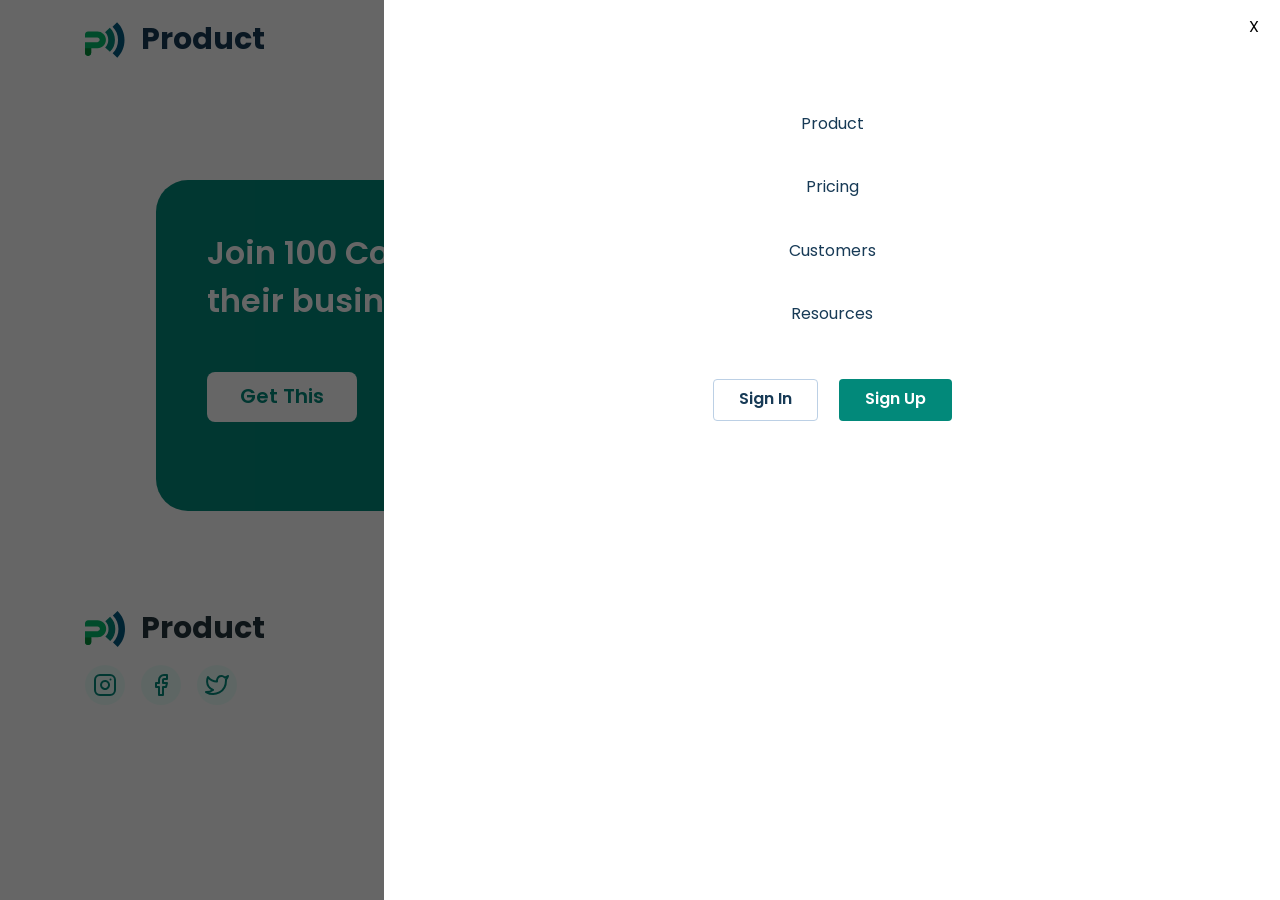
==== commit 2b69962d: "started making header mobile menu" ====
--- a/index.html
+++ b/index.html
@@ -28,7 +28,7 @@
     <link rel="stylesheet" href="./css/styles.css" />
   </head>
   <body>
-    <!-- <header>
+    <header>
       <div class="container header-container">
         <a href="./index.html" class="product-logo">
           <svg class="" width="40" height="36">
@@ -52,8 +52,13 @@
             <button type="button" class="btn btn-signup-header">Sign Up</button>
           </li>
         </ul>
+        <button class="header-mobile-burger-button">
+          <svg class="icon-burger-menu-mobile" width="28" height="31">
+            <use href="./images/sprite.svg#icon-burger-menu-mobile"></use>
+          </svg>
+        </button>
       </div>
-    </header> -->
+    </header>
 
     <main>
       <!-- #region SECTION HERO -->
@@ -713,5 +718,30 @@
         </div>
       </div>
     </footer>
+
+    <!-- #region mobile header menu -->
+
+    <div class="menu-mobile-header-wrapper">
+      <div class="header-mobile-menu">
+        <button class="header-mobile-menu-close">X</button>
+        <ul class="header-mob-menu-nav-list">
+          <li><a href="./index.html">Product</a></li>
+          <li><a href="./pricing.html">Pricing</a></li>
+          <li><a href="./customers.html">Customers</a></li>
+          <li><a href="">Resources</a></li>
+        </ul>
+
+        <ul class="header-mob-menu-btn">
+          <li>
+            <button type="button" class="btn btn-signin-header">Sign In</button>
+          </li>
+          <li>
+            <button type="button" class="btn btn-signup-header">Sign Up</button>
+          </li>
+        </ul>
+      </div>
+    </div>
+
+    <!-- #endregion mobile header menu -->
   </body>
 </html>
--- a/css/styles.css
+++ b/css/styles.css
@@ -139,6 +139,30 @@
   border-radius: 4px;
   height: 42px;
   width: 113px;
+}
+
+@media screen and (max-width: 411px) {
+  .header-container {
+    box-shadow: 0 -2px 8px 0 rgba(0, 0, 0, 0.25);
+    background: #fff;
+  }
+
+  .product-logo {
+    padding: 18px 0 18px 12px;
+  }
+  .header-nav-list {
+    display: none;
+  }
+
+  .header-btn {
+    display: none;
+  }
+
+  .header-mobile-burger-button {
+    background-color: transparent;
+    outline: none;
+    padding: 18px 7px 18px 18px;
+  }
 }
 /* #endregion header */
 
@@ -1368,23 +1392,84 @@
   .footer-phone-form {
     display: flex;
     flex-direction: column;
-    align-items: center;  
-  }
-
-.footer-phone-input::placeholder,
-.footer-phone-input:hover::placeholder,
-.footer-phone-input:focus::placeholder {
-  opacity: 0;
-  color: transparent;
-}
-
-  .footer-phone-input{
-  margin-bottom: 21px;
-  }
-
-  .icon-footer-mobile{
+    align-items: center;
+  }
+
+  .footer-phone-input::placeholder,
+  .footer-phone-input:hover::placeholder,
+  .footer-phone-input:focus::placeholder {
+    opacity: 0;
+    color: transparent;
+  }
+
+  .footer-phone-input {
+    margin-bottom: 21px;
+  }
+
+  .icon-footer-mobile {
     display: none;
   }
 }
 
 /* #endregion Footer */
+
+/* #region mobile header menu */
+
+.menu-mobile-header-wrapper {
+  position: fixed;
+  top: 0;
+  left: 0;
+  width: 100%;
+  height: 100%;
+  background-color: rgba(0, 0, 0, 0.6);
+  /* display: none; */
+}
+
+.header-mobile-menu {
+  position: relative;
+  height: 100%;
+  width: 70%;
+  background-color: #fff;
+  margin-left: auto;
+}
+
+.header-mobile-menu-close {
+  position: absolute;
+  top: 12px;
+  right: 12px;
+  padding: 6px;
+  background-color: transparent;
+  outline: none;
+  width: 28px;
+  height: 28px;
+}
+
+.header-mob-menu-nav-list {
+  display: flex;
+  color: var(--main-color);
+  flex-direction: column;
+  align-items: center;
+  gap: 15px;
+  padding: 100px 0 0 0;
+  margin-bottom: 40px;
+}
+
+.header-mob-menu-nav-list li {
+  padding: 15px 0;
+}
+
+.header-mob-menu-nav-list li a {
+  font-weight: 400;
+  font-size: 16px;
+  line-height: 93%;
+  color: #173a56;
+}
+
+.header-mob-menu-btn {
+  display: flex;
+  gap: 21px;
+  align-items: center;
+  justify-content: center;
+}
+
+/* #endregion mobile header menu */
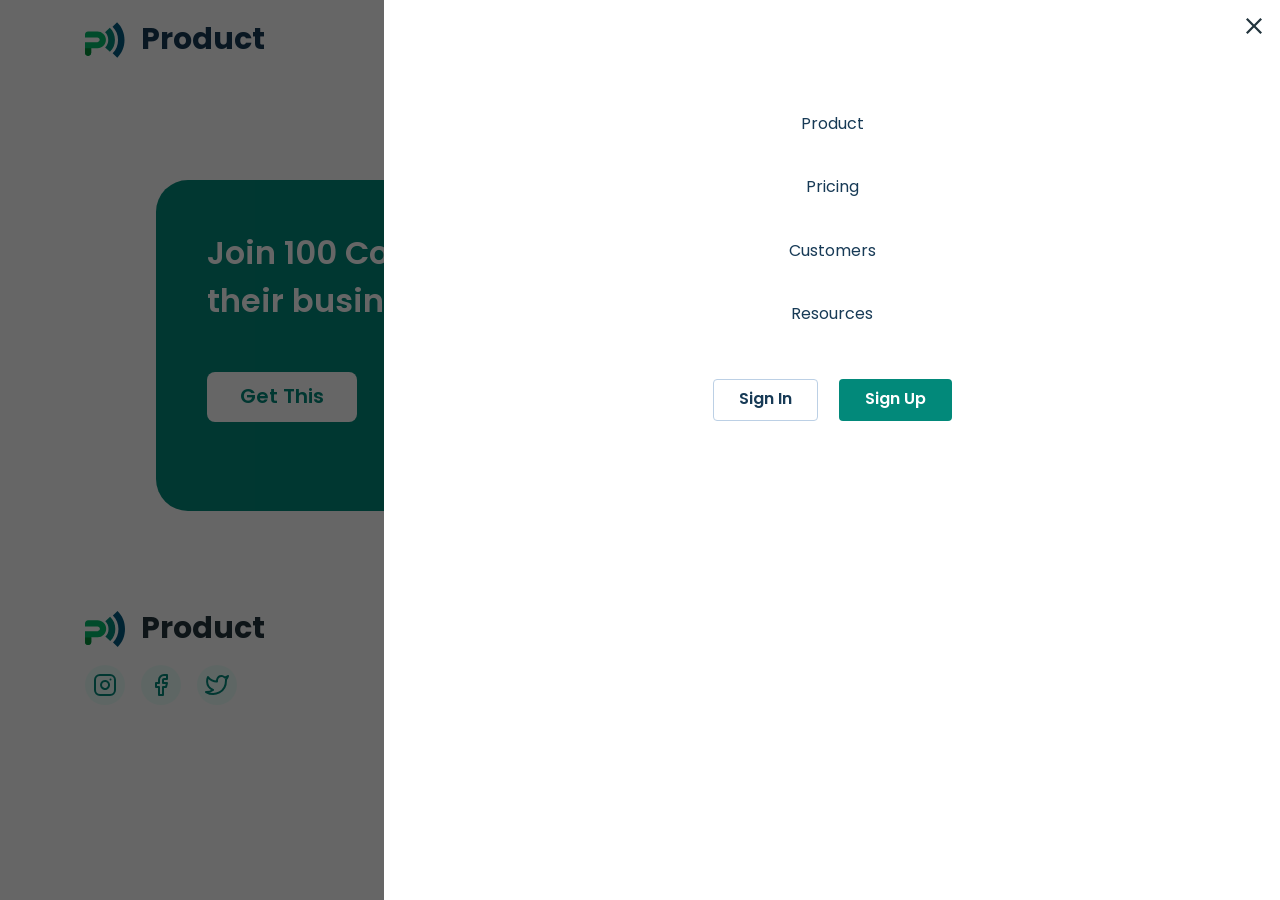
==== commit 4fbdc9b9: "add svg close mobmenu" ====
--- a/index.html
+++ b/index.html
@@ -723,7 +723,11 @@
 
     <div class="menu-mobile-header-wrapper">
       <div class="header-mobile-menu">
-        <button class="header-mobile-menu-close">X</button>
+        <button class="header-mobile-menu-close">
+          <svg class="icon-popup-close">
+            <use href="./images/sprite.svg#icon-popup-close"></use>
+          </svg>
+        </button>
         <ul class="header-mob-menu-nav-list">
           <li><a href="./index.html">Product</a></li>
           <li><a href="./pricing.html">Pricing</a></li>
--- a/css/styles.css
+++ b/css/styles.css
@@ -141,6 +141,10 @@
   width: 113px;
 }
 
+.header-mobile-burger-button {
+  display: none;
+}
+
 @media screen and (max-width: 411px) {
   .header-container {
     box-shadow: 0 -2px 8px 0 rgba(0, 0, 0, 0.25);
@@ -162,6 +166,10 @@
     background-color: transparent;
     outline: none;
     padding: 18px 7px 18px 18px;
+  }
+
+  .header-mobile-burger-button {
+    display: block;
   }
 }
 /* #endregion header */
@@ -1444,6 +1452,12 @@
   height: 28px;
 }
 
+.icon-popup-close {
+  width: 100%;
+  height: 100%;
+  fill: var(--main-color);
+}
+
 .header-mob-menu-nav-list {
   display: flex;
   color: var(--main-color);
@@ -1455,7 +1469,7 @@
 }
 
 .header-mob-menu-nav-list li {
-  padding: 15px 0;
+  padding: 15px;
 }
 
 .header-mob-menu-nav-list li a {
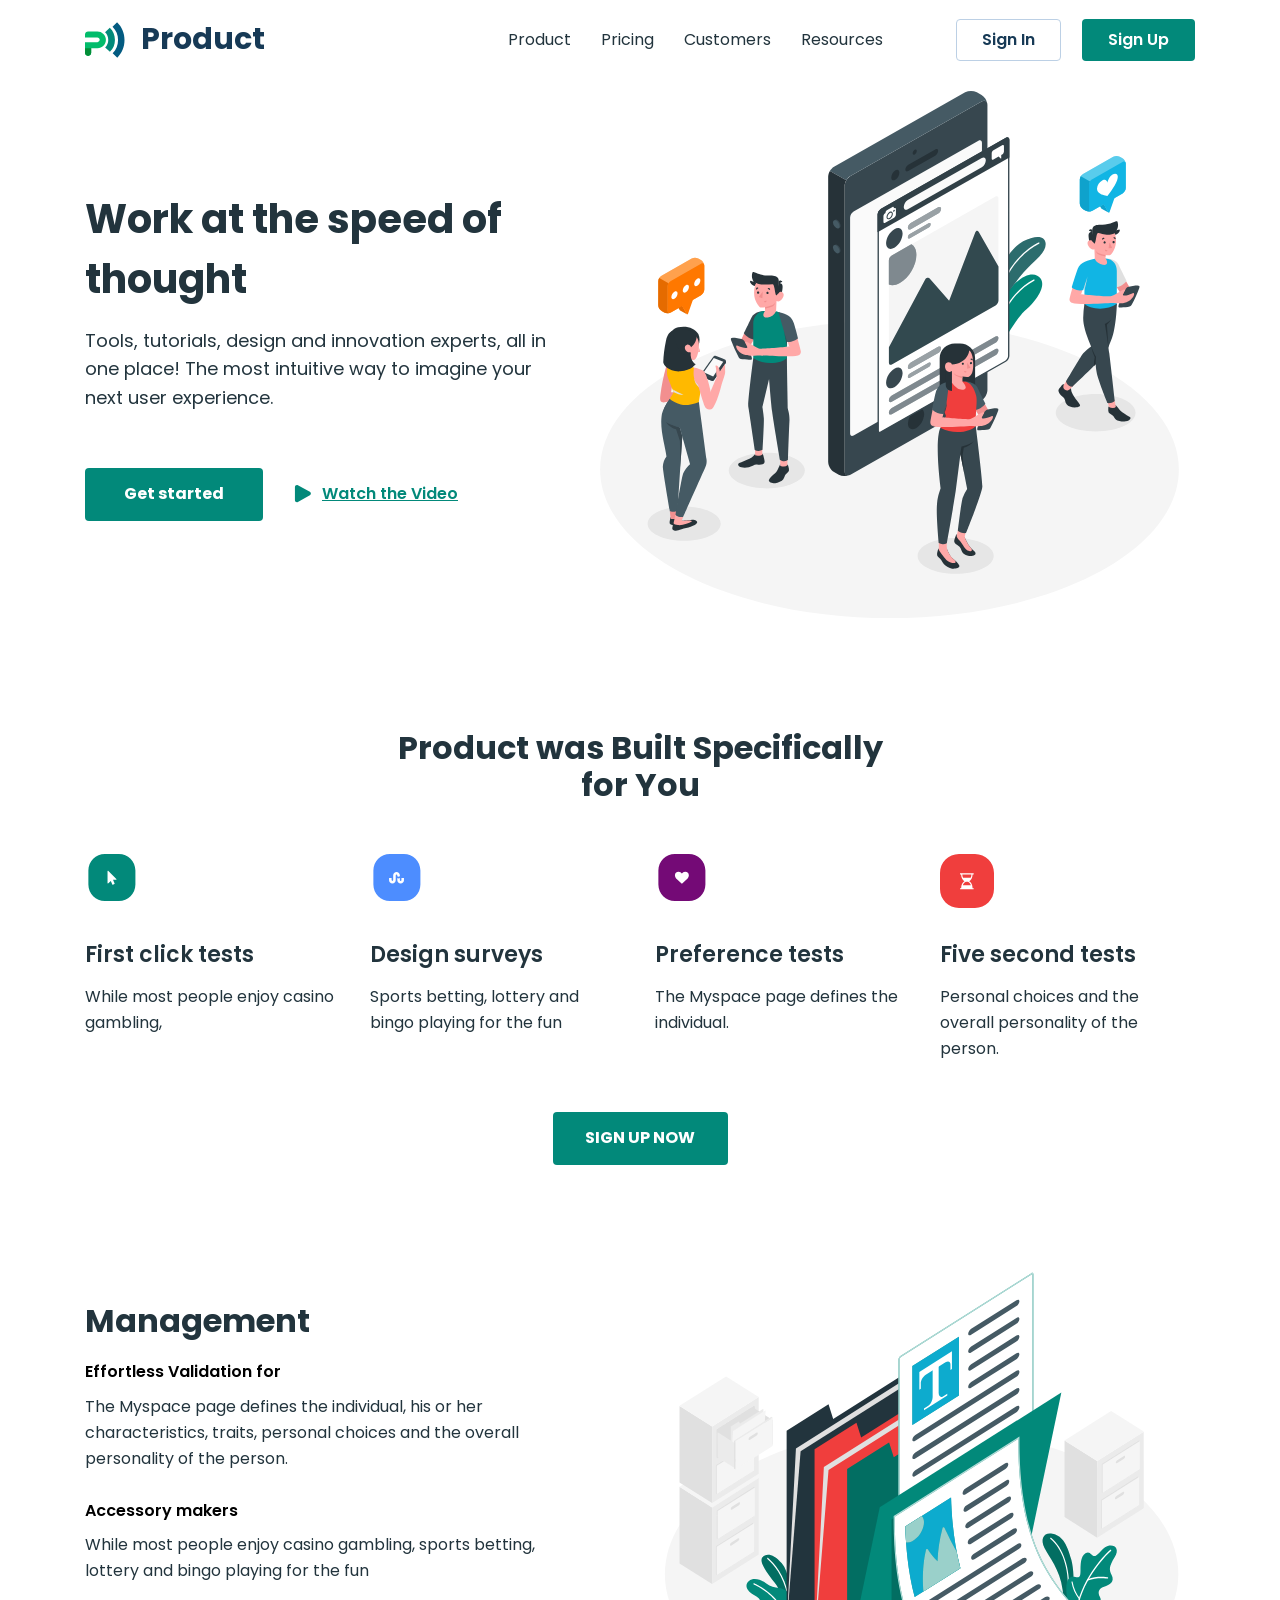
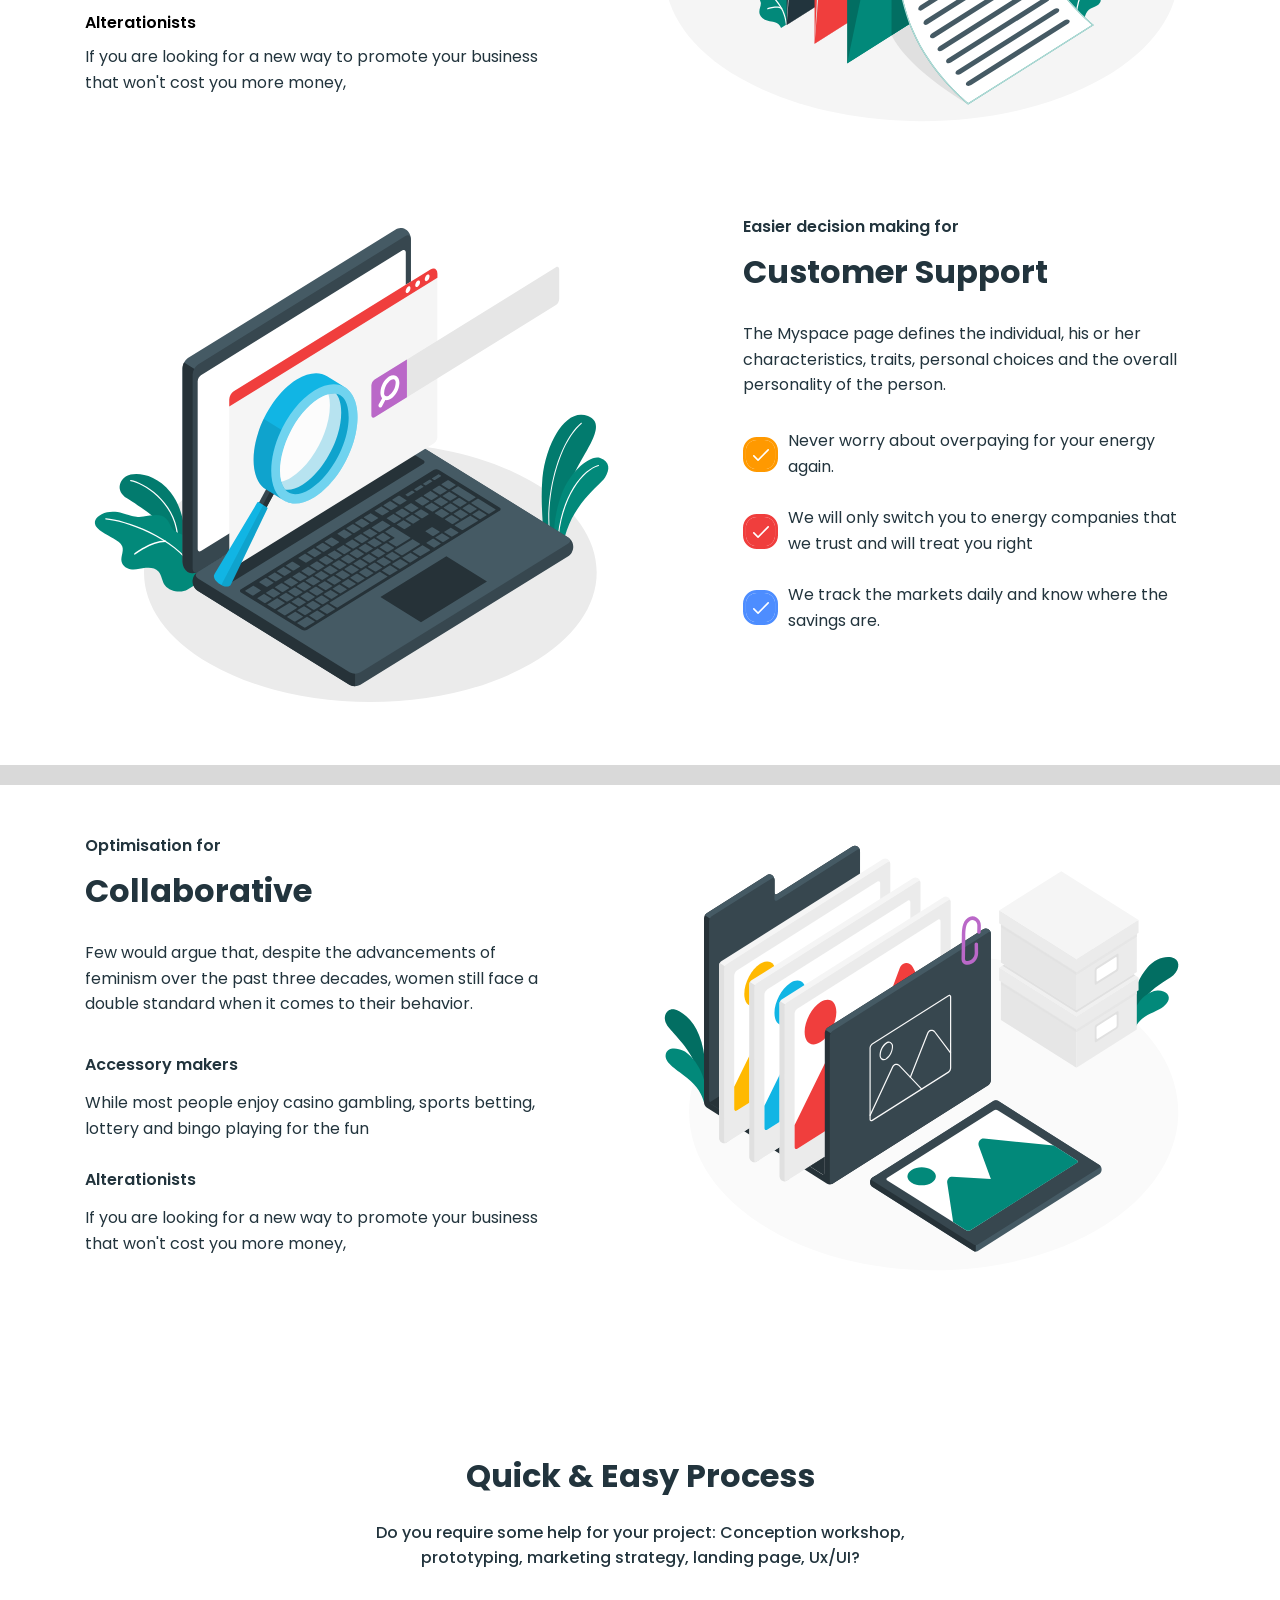
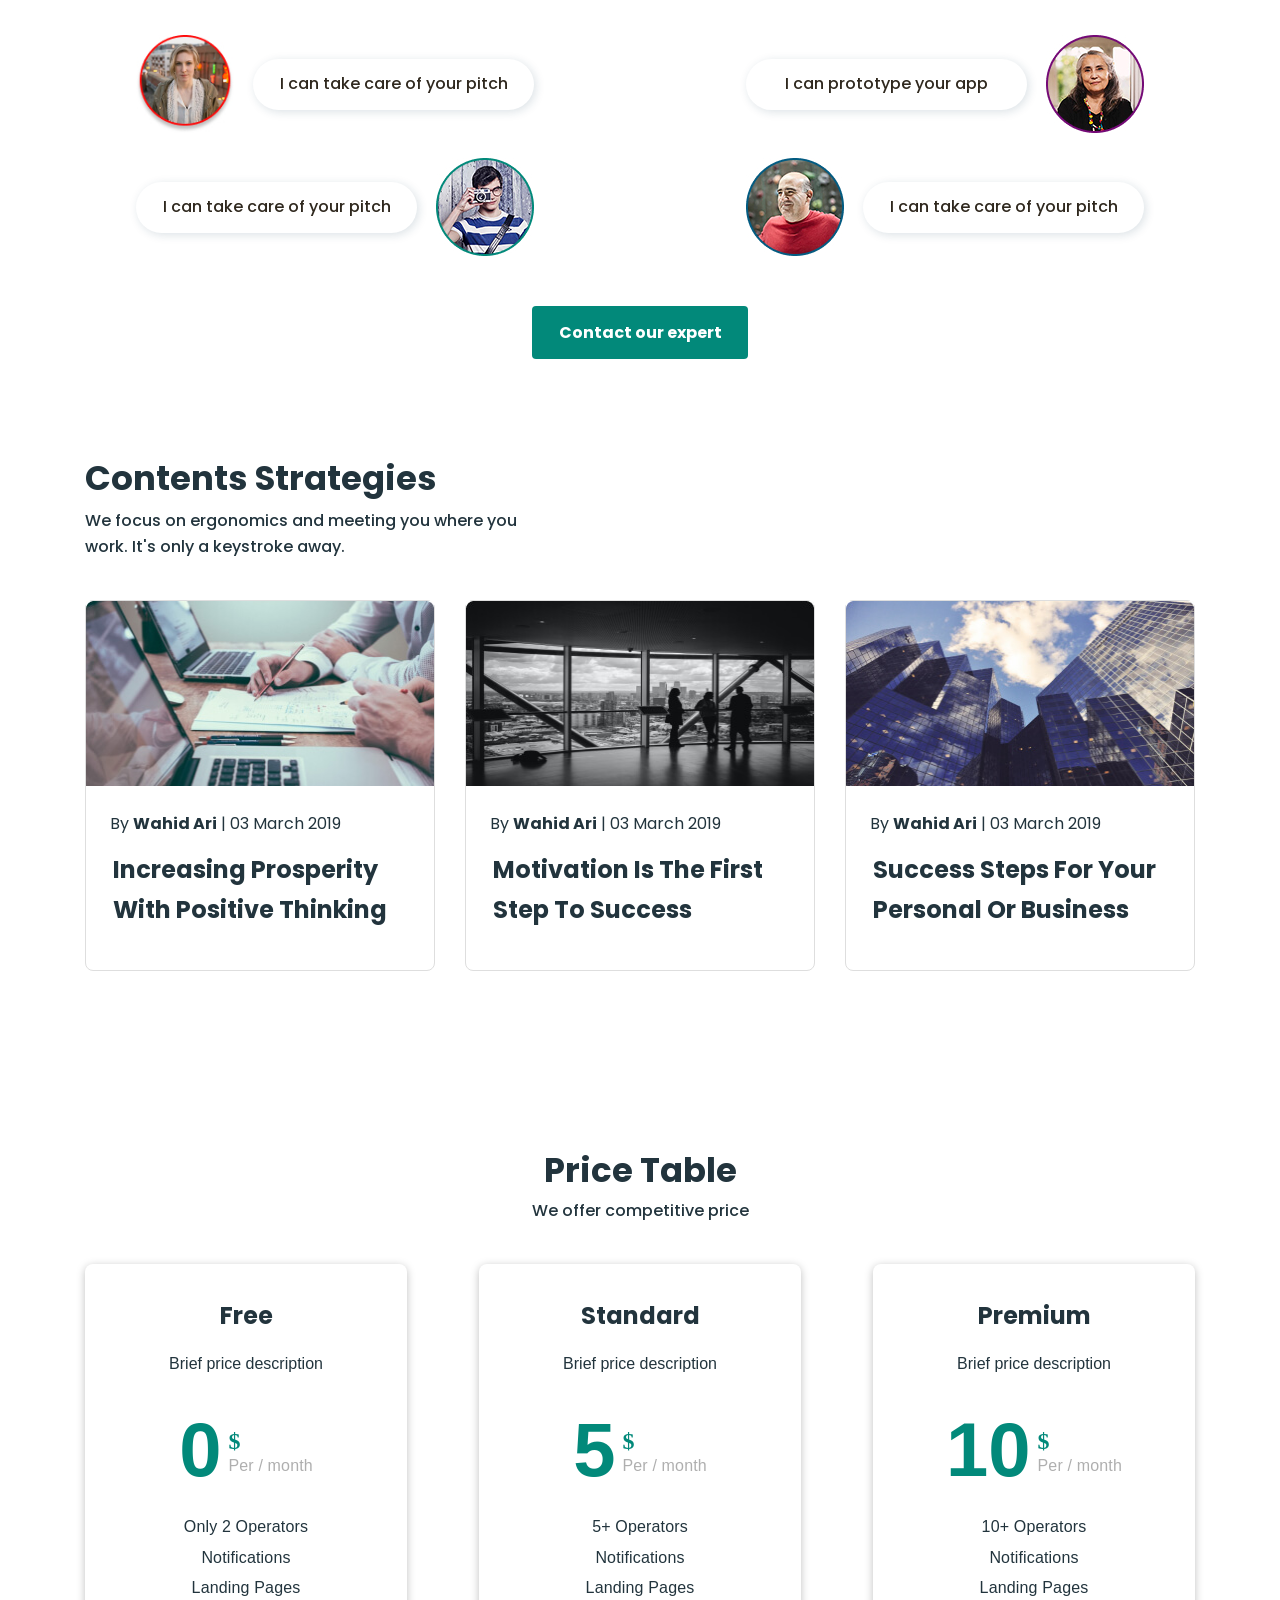
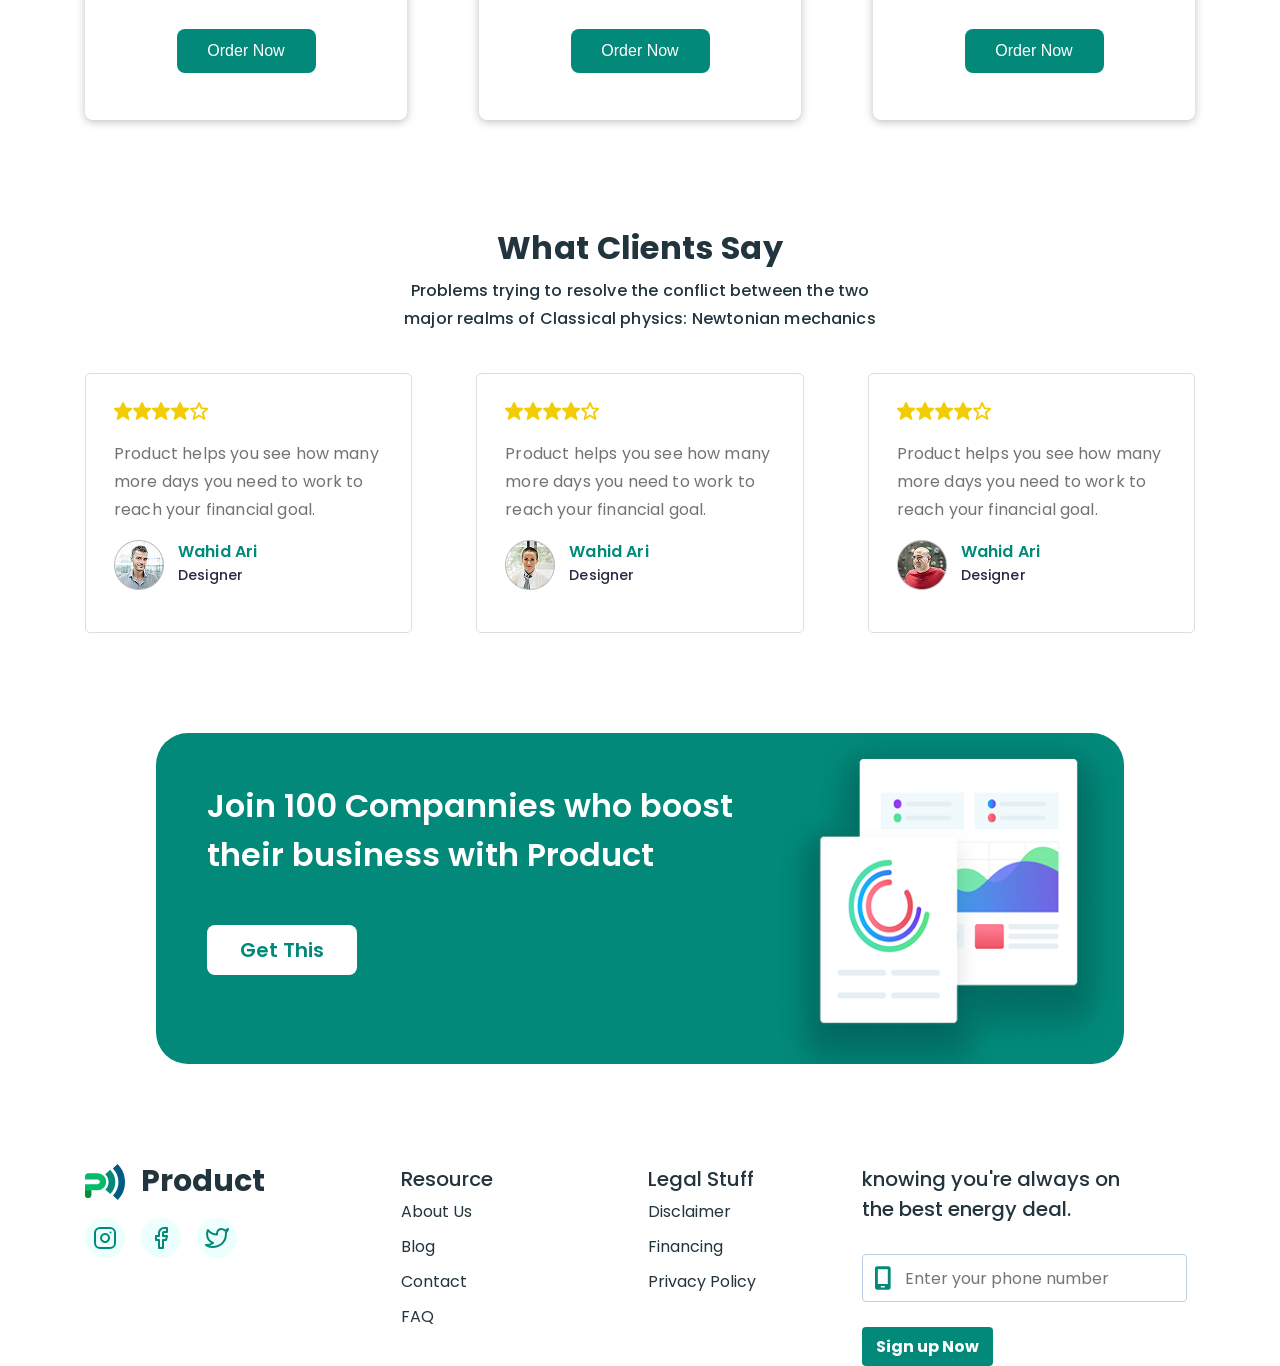
==== commit 8b9b0dea: "add opening classes to mobmenu" ====
--- a/index.html
+++ b/index.html
@@ -62,7 +62,7 @@
 
     <main>
       <!-- #region SECTION HERO -->
-      <!-- <section class="section section-hero">
+      <section class="section section-hero">
         <div class="container hero-container">
           <div class="hero-interactive">
             <h1 class="title title-hero">Work at the speed of thought</h1>
@@ -88,12 +88,12 @@
             <use href="./images/sprite.svg#icon-hero-img"></use>
           </svg>
         </div>
-      </section> -->
+      </section>
 
       <!-- #endregion SECTION HERO -->
 
       <!-- #region For You -->
-      <!-- <section>
+      <section>
         <div class="container for-you-continer">
           <h2 class="section-title title-for-you">
             Product was Built Specifically for You
@@ -145,13 +145,13 @@
             sign up now
           </button>
         </div>
-      </section> -->
+      </section>
 
       <!-- #endregion For You -->
 
       <!-- #region Management -->
 
-      <!-- <section class="management-section">
+      <section class="management-section">
         <div class="container management-container">
           <div class="left-side-management">
             <h2 class="title title-management">Management</h2>
@@ -187,12 +187,12 @@
             <use href="./images/sprite.svg#management-img"></use>
           </svg>
         </div>
-      </section> -->
+      </section>
 
       <!-- #endregion Management -->
 
       <!-- #region Customer Support -->
-      <!-- <section class="customer-support">
+      <section class="customer-support">
         <div class="container customer-container">
           <div class="right-side-support">
             <p class="text text-support">Easier decision making for</p>
@@ -236,12 +236,12 @@
         </div>
 
         <div class="box-customer"></div>
-      </section> -->
+      </section>
 
       <!-- #endregion Support -->
 
       <!-- #region Collaborative -->
-      <!-- <section class="collaborative-section">
+      <section class="collaborative-section">
         <div class="container collaborative-container">
           <div class="left-side-collaborative">
             <p class="text text-collaborative">Optimisation for</p>
@@ -273,13 +273,13 @@
             <use href="./images/big-sprite.svg#collaboration-img"></use>
           </svg>
         </div>
-      </section> -->
+      </section>
 
       <!-- #endregion Collaborative -->
 
       <!-- #region Easy Process -->
 
-      <!-- <section class="easy-process-sectoion">
+      <section class="easy-process-sectoion">
         <div class="container ease-process-container">
           <h2 class="section-title title-easy-process">Quick & Easy Process</h2>
           <p class="text text-easy-process">
@@ -342,13 +342,13 @@
             Contact our expert
           </button>
         </div>
-      </section> -->
+      </section>
 
       <!-- #endregion Easy Process -->
 
       <!-- #region Strategies -->
 
-      <!-- <section class="section section-strategies">
+      <section class="section section-strategies">
         <div class="container strategies-container">
           <h2 class="section-title title-strategies">Contents Strategies</h2>
           <p class="text text-strategies">
@@ -400,13 +400,13 @@
             </li>
           </ul>
         </div>
-      </section> -->
+      </section>
 
       <!-- #endregion Strategies -->
 
       <!-- #region Price -->
 
-      <!-- <section class="price-section">
+      <section class="price-section">
         <div class="container price-container">
           <h2 class="section-title title-price">Price Table</h2>
           <p class="text text-price">We offer competitive price</p>
@@ -471,12 +471,12 @@
             </li>
           </ul>
         </div>
-      </section> -->
+      </section>
 
       <!-- #endregion Price -->
 
       <!-- #region Clients say -->
-      <!-- <section class="section cliets-say-section">
+      <section class="section cliets-say-section">
         <div class="container clients-container">
           <h2 class="section-title title-cliets-say-sectoin">
             What Clients Say
@@ -618,7 +618,7 @@
             </li>
           </ul>
         </div>
-      </section> -->
+      </section>
 
       <!-- #endregion Clients say -->
 
@@ -721,8 +721,8 @@
 
     <!-- #region mobile header menu -->
 
-    <div class="menu-mobile-header-wrapper">
-      <div class="header-mobile-menu">
+    <div class="menu-mobile-header-wrapper is-hidden">
+      <div class="header-mobile-menu is-open">
         <button class="header-mobile-menu-close">
           <svg class="icon-popup-close">
             <use href="./images/sprite.svg#icon-popup-close"></use>
--- a/css/styles.css
+++ b/css/styles.css
@@ -1430,7 +1430,15 @@
   width: 100%;
   height: 100%;
   background-color: rgba(0, 0, 0, 0.6);
-  /* display: none; */
+  display: none;
+  transform: translateX(100%);
+  transition: 250ms ease-in-out;
+}
+
+.is-hidden {
+  visibility: hidden;
+  pointer-events: none;
+  opacity: 0;
 }
 
 .header-mobile-menu {
@@ -1439,6 +1447,12 @@
   width: 70%;
   background-color: #fff;
   margin-left: auto;
+  transform: translateX(100%);
+  transition: 250ms ease-in-out;
+}
+
+.is-open {
+  transform: translateX(0);
 }
 
 .header-mobile-menu-close {
